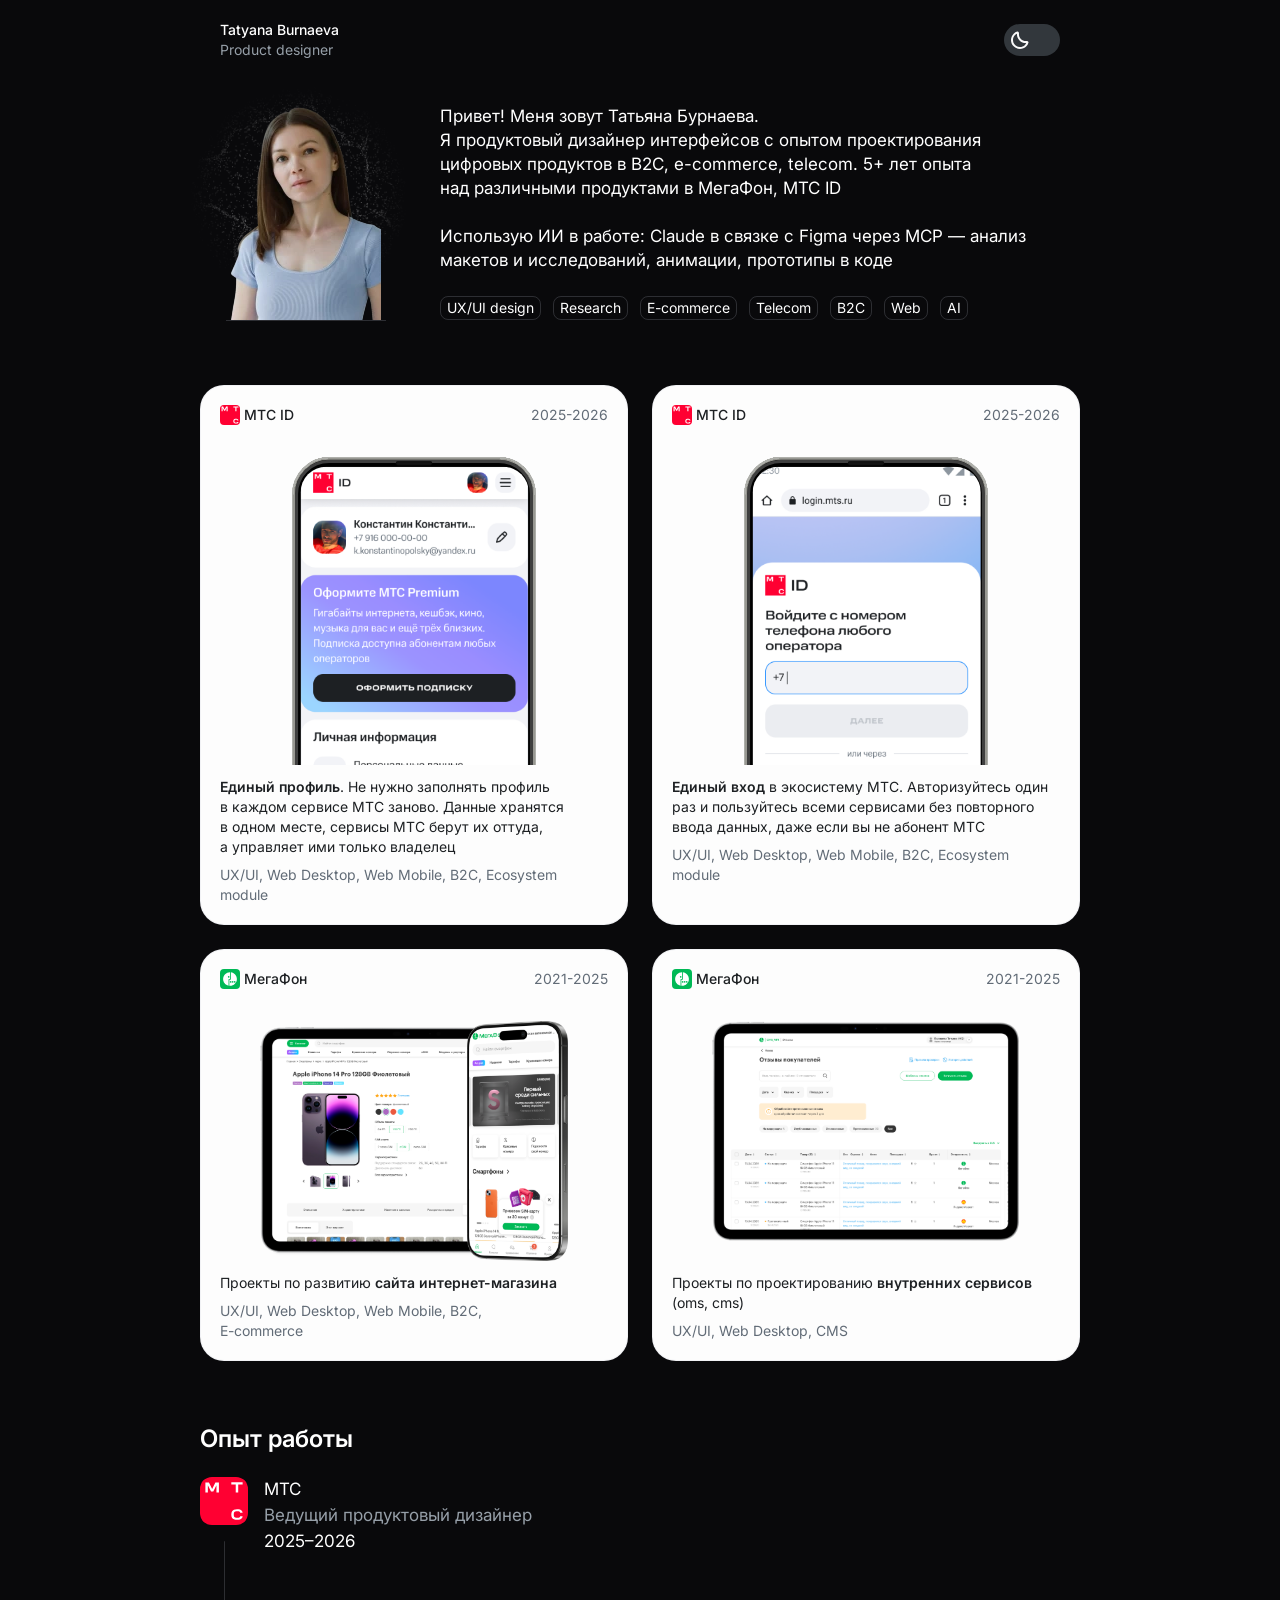
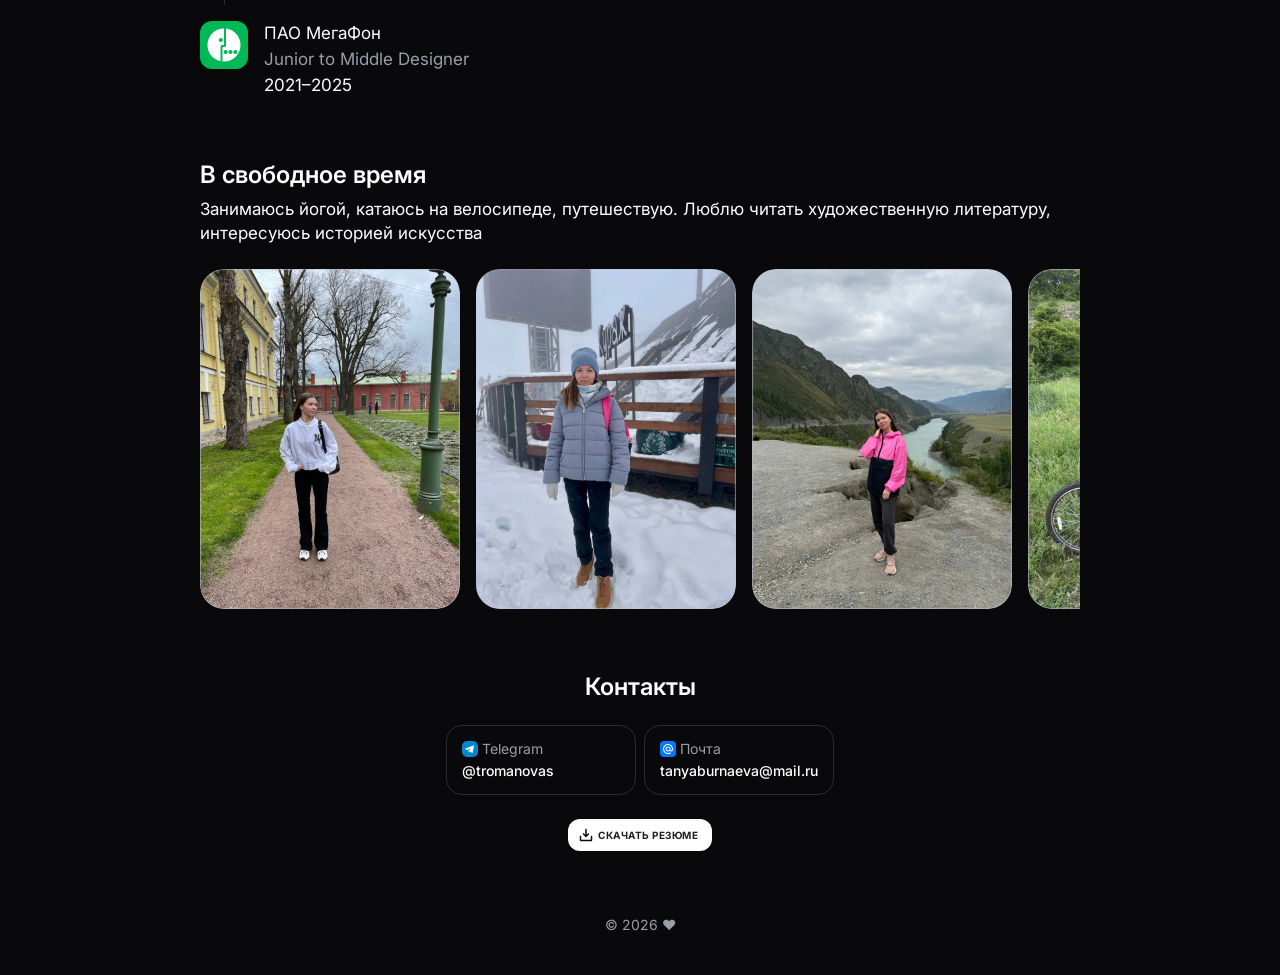
==== index.html @ 715d934a "Главное фото: предварительное уменьшение (1x/2x/3x, WebP), убран муар на футболке" ====
﻿<!doctype html>
<html lang="ru" data-theme="dark">
<head>
<meta charset="utf-8">
<meta name="viewport" content="width=device-width, initial-scale=1">
<title>Татьяна Бурнаева — Продуктовый дизайнер</title>
<meta name="description" content="Портфолио ведущего продуктового дизайнера Татьяны Бурнаевой: МТС ID, МегаФон, B2C, e-commerce, telecom.">
<script>try{var t=localStorage.getItem('theme');if(t==='light'||t==='dark')document.documentElement.dataset.theme=t}catch(e){}</script>
<link rel="preconnect" href="https://fonts.googleapis.com">
<link rel="preconnect" href="https://fonts.gstatic.com" crossorigin>
<link href="https://fonts.googleapis.com/css2?family=Inter:wght@400;500;600;700&display=swap" rel="stylesheet">
<link rel="stylesheet" href="style.css">
</head>
<body>
<div class="page">

  <header class="header">
    <div class="header__who">
      <p class="header__name">Tatyana Burnaeva</p>
      <p class="header__role">Product designer</p>
    </div>
    <button class="theme-switch" type="button" aria-label="Переключить тему">
      <span class="theme-switch__knob">
        <img class="ico-moon" src="assets/icon_moon.svg" alt="" width="24" height="24">
        <img class="ico-sun" src="assets/icon_sun.svg" alt="" width="24" height="24">
      </span>
    </button>
  </header>

  <main class="content">

    <section class="hero">
      <div class="hero__photobox">
        <img class="hero__anim" src="assets/anim.png" alt="" width="232" height="232" aria-hidden="true">
        <img class="hero__photo" src="assets/avatar-2x.webp" srcset="assets/avatar-1x.webp 1x, assets/avatar-2x.webp 2x, assets/avatar-3x.webp 3x" alt="Татьяна Бурнаева" width="162" height="240">
        <span class="hero__line"></span>
      </div>
      <div class="hero__about">
        <p class="hero__text" data-fill>Привет! Меня зовут Татьяна Бурнаева.<br>Я&nbsp;продуктовый дизайнер интерфейсов с&nbsp;опытом проектирования цифровых продуктов в&nbsp;B2C, e-commerce, telecom. 5+&nbsp;лет опыта над&nbsp;различными продуктами в&nbsp;МегаФон, МТС&nbsp;ID<br><br>Использую ИИ в&nbsp;работе: Claude в&nbsp;связке с&nbsp;Figma через&nbsp;MCP&nbsp;— анализ макетов и&nbsp;исследований, анимации, прототипы в&nbsp;коде</p>
        <ul class="badges hero__badges">
          <li>UX/UI design</li><li>Research</li><li>E-commerce</li><li>Telecom</li><li>B2C</li><li>Web</li><li>AI</li>
        </ul>
      </div>
    </section>

    <section class="projects">
      <div class="grid">

        <a class="card" href="mts-id-profile.html">
          <div class="card__head"><span class="card__brand"><img src="assets/logo_mts.svg" alt="" width="20" height="20">МТС ID</span><span class="card__years">2025-2026</span></div>
          <div class="mockup mockup--phone" data-play>
            <div class="phone">
              <div class="phone__bg"></div>
              <img class="phone__frame" src="assets/body2.svg" alt="">
              <div class="phone__screen"><video class="a-screen" src="assets/mts_id_profile_flow.mp4" poster="assets/scr2.png" autoplay muted loop playsinline preload="auto" aria-label="Сценарий профиля МТС ID"></video></div>
              <i class="phone__notch"></i>
            </div>
          </div>
          <div class="card__body">
            <p class="card__lead"><b>Единый профиль</b>. Не&nbsp;нужно заполнять профиль в&nbsp;каждом сервисе МТС заново. Данные хранятся в&nbsp;одном месте, сервисы МТС берут их&nbsp;оттуда, а&nbsp;управляет ими только владелец</p>
            <p class="card__tags">UX/UI, Web Desktop, Web Mobile, B2C, Ecosystem module</p>
          </div>
        </a>

        <a class="card" href="mts-id.html">
          <div class="card__head"><span class="card__brand"><img src="assets/logo_mts.svg" alt="" width="20" height="20">МТС ID</span><span class="card__years">2025-2026</span></div>
          <div class="mockup mockup--phone" data-play>
            <div class="phone">
              <div class="phone__bg"></div>
              <img class="phone__frame" src="assets/body2.svg" alt="">
              <div class="phone__screen"><video class="a-screen" src="assets/mts_login_flow.mp4" poster="assets/scr1.png" autoplay muted loop playsinline preload="auto" aria-label="Сценарий входа через МТС ID"></video></div>
              <i class="phone__notch"></i>
            </div>
          </div>
          <div class="card__body">
            <p class="card__lead"><b>Единый вход</b> в&nbsp;экосистему МТС. Авторизуйтесь один раз и&nbsp;пользуйтесь всеми сервисами без повторного ввода данных, даже если вы не&nbsp;абонент МТС</p>
            <p class="card__tags">UX/UI, Web Desktop, Web Mobile, B2C, Ecosystem module</p>
          </div>
        </a>

        <a class="card" href="internet-magazin.html">
          <div class="card__head"><span class="card__brand"><img src="assets/logo_mega.svg" alt="" width="20" height="20">МегаФон</span><span class="card__years">2021-2025</span></div>
          <div class="mockup mockup--shop">
            <div class="shop-in">
              <span class="shop-tablet"><img src="assets/shop_tablet.png" alt="Интернет-магазин МегаФон, десктоп"></span>
              <img class="shop-phone-frame" src="assets/shop_iphone.png" alt="">
              <img class="shop-phone" src="assets/shop_screen.png" alt="Интернет-магазин МегаФон, мобильная версия">
            </div>
          </div>
          <div class="card__body">
            <p class="card__lead">Проекты по&nbsp;развитию <b>сайта интернет-магазина</b></p>
            <p class="card__tags">UX/UI, Web Desktop, Web Mobile, B2C,<br>E-commerce</p>
          </div>
        </a>

        <a class="card" href="vnutrennie-servisy.html">
          <div class="card__head"><span class="card__brand"><img src="assets/logo_mega.svg" alt="" width="20" height="20">МегаФон</span><span class="card__years">2021-2025</span></div>
          <div class="mockup mockup--admin">
            <img src="assets/admin.png" alt="Админ-панель МегаФон">
          </div>
          <div class="card__body">
            <p class="card__lead">Проекты по&nbsp;проектированию <b>внутренних сервисов</b> (oms,&nbsp;cms)</p>
            <p class="card__tags">UX/UI, Web Desktop, CMS</p>
          </div>
        </a>

      </div>
    </section>

    <section class="exp">
      <h2 class="title">Опыт работы</h2>
      <div class="exp__list">
        <div class="company company--first">
          <div class="logo logo--mts"><img src="assets/logo_mts.svg" alt="МТС" width="44" height="44"></div>
          <span class="company__line"></span>
          <div class="company__text"><p>МТС</p><p class="muted">Ведущий продуктовый дизайнер</p><p>2025–2026</p></div>
        </div>
        <div class="company">
          <div class="logo"><img src="assets/logo_mega.svg" alt="МегаФон" width="48" height="48"></div>
          <div class="company__text"><p>ПАО МегаФон</p><p class="muted">Junior to Middle Designer</p><p>2021–2025</p></div>
        </div>
      </div>
    </section>

    <section class="about">
      <div class="about__head">
        <h2 class="title">В свободное время</h2>
        <p class="about__text">Занимаюсь йогой, катаюсь на&nbsp;велосипеде, путешествую. <br class="only-m">Люблю читать художественную литературу, интересуюсь историей искусства</p>
      </div>
      <ul class="carousel" data-carousel>
        <li><img src="assets/photo-1.webp" alt="" draggable="false"></li>
        <li><img src="assets/photo-snow.webp" alt="" draggable="false"></li>
        <li><img src="assets/photo-3.webp" alt="" draggable="false"></li>
        <li><img src="assets/photo-4.webp" alt="" draggable="false"></li>
      </ul>
    </section>

    <section class="bottom">
      <div class="contacts">
        <h2 class="title">Контакты</h2>
        <div class="contacts__cards">
          <div class="ccard">
            <div class="ccard__item">
              <span class="ccard__label"><img src="assets/icon_telegram.svg" alt="" width="16" height="16">Telegram</span>
              <span class="ccard__value">@tromanovas</span>
            </div>
          </div>
          <div class="ccard">
            <div class="ccard__item">
              <span class="ccard__label"><img src="assets/icon_mail.svg" alt="" width="16" height="16">Почта</span>
              <span class="ccard__value">tanyaburnaeva@mail.ru</span>
            </div>
          </div>
        </div>
        <a class="btn contacts__btn" href="assets/cv.pdf" download="Бурнаева_Татьяна_CV.pdf"><img src="assets/icon_dl.svg" alt="" width="16" height="16"><span>скачать резюме</span></a>
      </div>
      <p class="copy">© 2026 ♥</p>
    </section>

  </main>
</div>
<script src="script.js"></script>
</body>
</html>
---- style.css ----
﻿:root{
  --bg:#09090b;
  --text:#fff;
  --text-2:#969fa8;
  --border:rgba(188,195,208,.2);
  --switch-bg:rgba(127,140,153,.35);
  --card:#fdfdfd;
  --ink:#1d2023;
  --accent:#8367ff;
  color-scheme:dark;
}
:root[data-theme="light"]{
  --bg:#f2f2f2;
  --text:#1d2023;
  --text-2:#626c77;
  --border:rgba(188,195,208,.5);
  --switch-bg:#fff;
  color-scheme:light;
}
*{box-sizing:border-box;margin:0;padding:0}
html{-webkit-text-size-adjust:100%}
body{background:var(--bg);color:var(--text);font-family:'Inter',system-ui,-apple-system,'Segoe UI',sans-serif;font-weight:400;-webkit-font-smoothing:antialiased;transition:background-color .3s,color .3s}
img{display:block}
ul{list-style:none}
a{color:inherit;text-decoration:none}
button{font:inherit;color:inherit;background:none;border:0;cursor:pointer}

.page{display:flex;flex-direction:column;align-items:center;width:100%;overflow-x:clip}

/* header + buttons */
.header{display:flex;align-items:flex-start;justify-content:space-between;width:100%;max-width:880px;padding:20px 32px}
.page>.header:not(.header--page){padding:20px}
.header__who{display:flex;flex-direction:column}
.header__name{font-size:14px;line-height:20px;font-weight:500;color:var(--text)}
.header__role{font-size:14px;line-height:20px;color:var(--text-2)}
.page>.header:not(.header--page){align-items:center;min-height:80px}
.actions{display:flex;gap:8px;justify-content:center}
.btn{display:flex;align-items:center;justify-content:center;padding:8px;background:#fff;color:var(--ink);border-radius:12px;transition:opacity .2s,transform .2s}
a.btn:hover{opacity:.85;transform:translateY(-1px)}
.btn span{display:block;padding:2px 4px;font-size:10px;line-height:12px;font-weight:700;letter-spacing:.5px;text-transform:uppercase;text-align:center;white-space:nowrap}
.btn img{flex:none}
:root[data-theme="light"] .btn{box-shadow:0 0 0 1px rgba(29,32,35,.06)}

/* theme switch */
.theme-switch{flex:none;width:56px;height:32px;padding:4px;border-radius:100px;background:var(--switch-bg);position:relative;transition:background-color .3s}
.theme-switch__knob{position:absolute;top:4px;left:4px;width:24px;height:24px;transition:transform .3s cubic-bezier(.2,.8,.2,1)}
.theme-switch__knob img{position:absolute;inset:0;transition:opacity .25s}
.ico-sun{opacity:0}
:root[data-theme="light"] .theme-switch__knob{transform:translateX(24px)}
:root[data-theme="light"] .ico-moon{opacity:0}
:root[data-theme="light"] .ico-sun{opacity:1}
.theme-switch:focus-visible,.btn:focus-visible,a.card:focus-visible{outline:2px solid var(--accent);outline-offset:3px}

.content{display:flex;flex-direction:column;gap:64px;width:100%;max-width:880px}

/* hero */
.hero{position:relative;display:flex;flex-direction:column;align-items:center;gap:24px;padding:0 20px}
.hero>*{position:relative;z-index:1}
.hero>.hero__photobox{z-index:auto}
.hero__photobox{position:relative;flex:none;width:200px;height:241px}
.hero__anim{position:absolute;z-index:0;left:-16px;top:0;width:232px;height:232px;opacity:.4;pointer-events:none;
  mix-blend-mode:screen;animation:spin 90s linear infinite}
:root[data-theme="light"] .hero__anim{mix-blend-mode:multiply;filter:invert(1)}
@keyframes spin{to{transform:rotate(360deg)}}
.hero__photo{position:absolute;left:19px;top:0;width:162px;height:240px;object-fit:cover;object-position:top}
.hero__line{position:absolute;left:26px;top:240px;width:160px;height:1px;background:var(--border)}
.hero__about{display:flex;flex-direction:column;align-items:center;gap:24px;max-width:610px;text-align:center}
.hero__text{--dim:var(--text-2);--full:var(--text);font-size:17px;line-height:24px;color:var(--text-2)}
/* постепенная заливка слов (стартует по классу .fill-on) */
.fill-ready .fill-word{color:var(--dim);transition:color .9s ease;transition-delay:calc(var(--i) * 85ms)}
.fill-ready.fill-on .fill-word{color:var(--full)}
.fill-ready.fill-reset .fill-word{transition:none}
.badges{display:flex;flex-wrap:wrap;gap:8px}
.badges li{padding:4px 6px;border:1px solid var(--border);border-radius:8px;font-size:14px;line-height:14px;white-space:nowrap;display:flex;align-items:center;justify-content:center;color:var(--text)}
.hero__badges{gap:12px;justify-content:center}

/* projects */
.title{font-size:24px;line-height:28px;font-weight:600;color:var(--text)}
.projects{display:flex;flex-direction:column;padding:0 20px}
.grid{display:grid;grid-template-columns:1fr;gap:24px}
.card{--text:#1d2023;--text-2:#626c77;
  position:relative;display:flex;flex-direction:column;gap:0;align-items:stretch;overflow:hidden;background:var(--card);border:1px solid var(--border);border-radius:24px;padding:19px;color:#1d2023;
  cursor:pointer;transition:box-shadow .3s ease;transform-style:preserve-3d}
.card.is-tilting{box-shadow:0 18px 48px rgba(0,0,0,.45);will-change:transform}
.card__head{display:flex;align-items:center;justify-content:space-between;gap:8px;font-size:14px;line-height:20px;white-space:nowrap}
.card__brand{display:flex;align-items:center;gap:4px;font-weight:500;color:#1d2023}
.card__brand img{width:20px;height:20px;border-radius:4px}
.card__years{color:#626c77}
.card__body{display:flex;flex-direction:column;gap:8px;padding-top:12px;font-size:14px;line-height:20px}
.card__lead{color:#1d2023}
.card__lead b{font-weight:600}
.card__tags{color:#626c77}

/* mockups */
.mockup{position:relative;width:100%;overflow:hidden;flex:none;display:flex;justify-content:center;margin:0}
.mockup--phone{height:340px}
.phone{position:absolute;left:50%;top:32px;width:180px;height:370px;transform:translateX(-50%) scale(1.4);transform-origin:50% 0}
.phone__bg{position:absolute;inset:.09% 1.49% .77% 1.58%;background:#000;border:2.07px solid #989892;border-radius:26.3px;box-shadow:inset 0 0 .16px 2.2px #3f3f3f}
.phone__frame{position:absolute;inset:.09% 1.49% .77% 1.58%;width:96.93%;height:99.14%;max-width:none}
.phone__screen{position:absolute;left:9.09px;top:6.85px;width:162.55px;height:353.97px;overflow:hidden;border-radius:18.27px}
.phone__screen img,.phone__screen video{position:absolute;inset:0;width:100%;height:100%;max-width:none;object-fit:cover}
.phone__notch{position:absolute;inset:.89% 42.93% 98.43% 42.83%;background:#141414;border-radius:4.6px;box-shadow:inset 0 0 .77px .15px #000}

/* shop / admin mockups: одинаковая высота блока (272), чтобы текст карточек шёл по одной линии */
.mockup--shop,.mockup--admin{height:272px;padding-top:32px;align-items:flex-start}
.mockup--shop .shop-in{position:relative;flex:none;width:310px;height:236px}
.shop-tablet{position:absolute;left:0;top:5px;width:300px;height:231px;overflow:hidden}
.shop-tablet img{position:absolute;left:0;top:0;width:106.55%;height:100%;max-width:none}
.shop-phone-frame{position:absolute;left:208px;top:0;width:101.024px;height:240px;object-fit:cover}
.shop-phone{position:absolute;left:210.33px;top:2.57px;width:89.592px;height:234.401px;object-fit:cover}
.mockup--admin img{width:310px;height:221px;object-fit:cover}

/* scroll-triggered appearance: phone fades/slides in, the screen stays static inside */
.phone{opacity:0;translate:0 80px}
.play .phone{opacity:1;translate:0 0;transition:opacity .9s ease,translate 1.1s cubic-bezier(.2,.8,.2,1)}

/* experience / about / contacts */
.exp,.about,.bottom{display:flex;flex-direction:column;gap:24px;padding:0 20px}
.about{gap:0}
.about__head{display:flex;flex-direction:column;gap:8px;margin-bottom:24px}
.exp__list{display:flex;flex-direction:column;gap:24px}
.company{position:relative;display:flex;gap:16px;align-items:flex-start;width:100%}
.company--first{padding-bottom:44px}
.logo{flex:none;width:48px;height:48px;border-radius:12px;overflow:hidden;display:flex;align-items:center;justify-content:center}
.logo--mts{background:#ff0032}
.logo img{display:block}
.company__line{position:absolute;left:24px;top:64px;width:1px;height:64px;border-radius:24px;background:var(--border)}
.company__text{display:flex;flex-direction:column;gap:2px;flex:1;min-width:0;font-size:17px;line-height:24px;color:var(--text)}
.muted{color:var(--text-2)}
.about__text{font-size:17px;line-height:24px;color:var(--text)}
.only-m{display:inline}
.carousel{display:flex;gap:16px;overflow-x:auto;overflow-y:hidden;overscroll-behavior-x:contain;scroll-snap-type:x proximity;scrollbar-width:none;-webkit-overflow-scrolling:touch;margin-right:-20px;padding-right:20px;cursor:grab}
.carousel::-webkit-scrollbar{display:none}
.carousel.is-drag{cursor:grabbing;scroll-snap-type:none;user-select:none}
.carousel li{position:relative;flex:none;width:260px;height:340px;border-radius:24px;overflow:hidden;scroll-snap-align:start}
.carousel li::after{content:"";position:absolute;inset:0;border-radius:24px;border:1px solid var(--border);pointer-events:none}
.carousel img{width:100%;height:100%;object-fit:cover;-webkit-user-drag:none;user-select:none}

/* контакты: карточки (просто текст) + кнопка «скачать резюме» */
.bottom{align-items:stretch;gap:64px;padding-bottom:40px}
.contacts{display:flex;flex-direction:column;align-items:center;gap:24px;width:100%}
.contacts .title{text-align:center}
.contacts__cards{display:grid;grid-auto-flow:column;grid-auto-columns:190px;gap:8px;width:max-content;max-width:100%;overflow-x:auto;overscroll-behavior-x:contain;scrollbar-width:none}
.contacts__cards::-webkit-scrollbar{display:none}
.ccard{width:190px;height:70px;padding:13px 15px;border:1px solid var(--border);border-radius:16px;font-size:14px;line-height:20px;color:var(--text)}
.ccard__item{display:flex;flex-direction:column;gap:2px;width:max-content;text-align:left}
.ccard__label{display:flex;align-items:center;justify-content:flex-start;gap:4px;color:var(--text-2)}
.ccard__label svg{flex:none}
.ccard__value{font-weight:500;white-space:nowrap;color:var(--text)}
.contacts__btn{width:144px}
.contacts__btn.btn{padding:8px}
.copy{font-size:14px;line-height:20px;text-align:center;color:var(--text-2)}

@media (max-width:899px){
  .contacts__btn{width:100%}
  .contacts__cards{width:100%}
}
@media (min-width:900px){
  .header{padding:20px 0}
  .hero{flex-direction:row;align-items:flex-start;gap:40px;padding:0}
  .hero__about{align-items:flex-start;text-align:left;padding-top:24px}
  .hero__badges{justify-content:flex-start}
  .projects,.exp,.about{padding:0}
  .grid{grid-template-columns:1fr 1fr}
  .carousel{margin-right:0;padding-right:0}
  .bottom{padding:0 0 40px}
  .only-m{display:none}
}
/* ---------- project pages ---------- */
.btn--back{gap:4px;padding-right:12px}
.btn--back svg,.btn--back img{flex:none}
.pp{width:100%;max-width:880px;padding:20px 32px 64px;display:flex;flex-direction:column;gap:24px}
.pp__head{display:flex;flex-direction:column;gap:16px}
.pp__title{font-size:32px;line-height:36px;font-weight:600;color:var(--text)}
.pp__head .badges{gap:8px}
.pp__body{display:flex;flex-direction:column;gap:16px;min-width:0}
.pp__body .lead{font-size:17px;line-height:24px;color:var(--text)}
.pp__body .props{display:grid;grid-template-columns:1fr;gap:16px;margin:8px 0}
.pp__body .props div{display:flex;flex-direction:column;gap:8px}
.pp__body .props dt{font-size:17px;line-height:24px;color:var(--text-2)}
.pp__body .props dd{font-size:17px;line-height:24px;color:var(--text)}
.pp__body h2{margin-top:48px;font-size:24px;line-height:28px;font-weight:600;color:var(--text)}
.pp__body h3{margin-top:16px;font-size:20px;line-height:24px;font-weight:600;color:var(--text)}
.pp__body p,.pp__body li{font-size:17px;line-height:24px}
.pp__body .caption{font-size:17px;line-height:24px;color:var(--text-2);text-align:center;margin-top:-4px}
.pp__body ul,.pp__body ol{display:flex;flex-direction:column;gap:12px;padding-left:24px}
.pp__body ul{list-style:disc}
.pp__body ol{list-style:decimal}
.pp__body li>ul,.pp__body li>ol{margin-top:12px}
.pp__body li>p+p,.pp__body li>p+ul{margin-top:12px}
.pp__body li::marker{color:var(--text-2)}
.pp__body a{color:var(--accent);text-decoration:underline;text-underline-offset:3px}
.pp__body figure{margin:8px 0;border-radius:16px;overflow:hidden;background:#fff;border:1px solid var(--border)}
.pp__body figure img{display:block;width:100%;height:auto}
.pp__body figure.scroll{overflow-x:auto;-webkit-overflow-scrolling:touch}
.pp__body figure.scroll img{width:auto;max-width:none;height:min(60vw,480px)}
.pp__foot{display:flex;margin-top:8px}

/* project page v2 (по макету «Внутренние сервисы») */
.pv2{display:flex;flex-direction:column;gap:32px;min-width:0;margin-top:40px}
.pv2 .lead,.pv2 p,.pv2 li{font-size:17px;line-height:24px}
.pv2 .eyebrow{font-size:17px;line-height:24px;font-weight:600;color:var(--text-2)}
.pv2 .h2{display:flex;flex-direction:column}
.pv2 .h2 b{font-size:24px;line-height:28px;font-weight:600;color:var(--text)}
.pv2 .h2 mark{background:none;color:inherit}
.pv2 .sec{display:flex;flex-direction:column;gap:12px}
.pv2 .sec h3{margin:0;font-size:20px;line-height:24px;font-weight:600;color:var(--text)}
.pv2 .muted-t{color:var(--text-2)}
.pv2 .fig{display:flex;flex-direction:column;align-items:center;gap:8px;margin:0 -32px}
.pv2 .fig img{display:block;width:100%;height:auto}
.pv2 .fig figcaption{padding:0 32px;font-size:17px;line-height:24px;color:var(--text-2);text-align:center}
.pv2 .ctx{background:#143a4e;border-left:4px solid #2e7cd1;border-radius:24px;padding:16px;display:flex;flex-direction:column;gap:12px;color:#fff}
.pv2 .ctx h3{margin:0;font-size:20px;line-height:24px;font-weight:600;color:#fff}
.pv2 .bl,.pv2 .nl,.pv2 .cl{display:flex;flex-direction:column;gap:12px;list-style:none;padding:0}
.pv2 .bl li{display:flex;gap:12px;padding-left:20px}
.pv2 .bl li::before{content:"";flex:none;width:8px;height:24px;background:radial-gradient(circle at 50% 50%,#2e7cd1 0 4px,transparent 4.5px)}
.pv2 .nl li{display:flex;gap:8px}
.pv2 .nl li>i{flex:none;width:32px;font-style:normal;font-size:17px;line-height:24px;color:var(--text)}
.pv2 .nl .nl-body{flex:1;min-width:0;display:flex;flex-direction:column;gap:12px}
.pv2 .nl .nl-body .bl li,.pv2 .nl .nl-body p{color:var(--text-2)}
.pv2 .cl li{display:flex;gap:8px;align-items:flex-start}
.pv2 .cl li>svg{flex:none;width:32px;height:32px}
.pv2 .cl li>span{padding-top:0;flex:1}
.pv2 .step{display:flex;flex-direction:column;gap:12px}
.pv2 .ctx.warn{background:#4e3c14;border-left-color:#d19d2e}
.pv2 .s16{gap:16px}
.pv2 .s16 .step{gap:16px}
.pv2 .sub{display:flex;flex-direction:column;gap:8px;color:var(--text)}
.pv2 .vi{display:flex;flex-direction:column;gap:8px}
.pv2 .vi-t{display:flex;gap:12px;padding-left:20px;color:var(--text)}
.pv2 .vi-t::before{content:"";flex:none;width:8px;height:24px;background:radial-gradient(circle at 50% 50%,#2e7cd1 0 4px,transparent 4.5px)}
.pv2 .vi p{color:var(--text-2)}
.pv2 .vi p+p{margin-top:16px}
.pv2 .vi-t{font-size:17px;line-height:24px}

/* Animated Shiny Text (порт с magicui.design/docs/components/animated-shiny-text) */
.shiny{--shiny-width:100px;display:inline-block;margin:0;font-size:17px;line-height:24px;font-weight:400;
  color:rgba(163,163,163,.7);
  background-image:linear-gradient(to right,transparent,rgba(255,255,255,.8) 50%,transparent);
  background-size:var(--shiny-width) 100%;background-repeat:no-repeat;background-position:0 0;
  -webkit-background-clip:text;background-clip:text;animation:shiny-text 8s infinite}
:root[data-theme="light"] .shiny{color:rgba(82,82,82,.7);background-image:linear-gradient(to right,transparent,rgba(0,0,0,.8) 50%,transparent)}
@keyframes shiny-text{
  0%,90%,100%{background-position:calc(-100% - var(--shiny-width)) 0}
  30%,60%{background-position:calc(100% + var(--shiny-width)) 0}
}

@media (min-width:900px){
  .pp{padding:20px 0 64px;gap:24px}
  .pp__head{gap:16px}
  .pp__body .props{grid-template-columns:repeat(3,1fr);gap:16px;margin:8px 0}
  .pp__body h2{margin-top:64px}
  .pv2{gap:32px}
  .pv2 .fig{margin:0}
  .pv2 .fig figcaption{padding:0}
  .pv2 .ctx{padding:20px 32px}
  .pv2 .nl-body,.pv2 .nl-body p{max-width:none}
}
@media (prefers-reduced-motion:reduce){
  .phone,.a-obj{opacity:1!important;translate:0 0!important;transition:none!important}
  .hero__anim,.mascot__body,.mascot__eyes,.eye,.shiny{animation:none}
}

/* МТС Профиль: отличия мобильной версии (390w) */
.pv2 .ctx32{padding:20px 32px}
.pv2 .nl.g4 li{gap:4px}
@media (max-width:899px){
  .pp--p20{padding-left:20px;padding-right:20px}
  .pp--p20 .pv2 .fig{margin-left:-20px;margin-right:-20px}
  .pp--p20 .pv2 .fig figcaption{padding:0 20px}
  .pp--p20 .pv2 .fig.fig--in{margin-left:0;margin-right:0}
  .pp--p20 .pv2 .fig.fig--in figcaption{padding:0}
  .pv2 .vi-t.flush{padding-left:0}
}

/* hero-картинка внутри .pp__body — тот же вид, что у остальных .fig */
.pp__body figure.fig{background:none;border:0;border-radius:0;overflow:visible;margin:0;display:flex;flex-direction:column;align-items:center;gap:8px}
.pp__body figure.fig figcaption{font-size:17px;line-height:24px;color:var(--text-2);text-align:center}
@media (max-width:899px){
  .pp--p20 .pp__body figure.fig{margin-left:-20px;margin-right:-20px}
  .pp--p20 .pp__body figure.fig figcaption{padding:0 20px}
}

/* первая картинка МТС Профиль: отдельный блок, 64px от параметров и до проекта */
.pp__hero{margin-top:32px}

/* МТС ID */
.pv2 .sec h2{margin:0;font-size:24px;line-height:28px;font-weight:600;color:var(--text)}
.pv2 .nl.g4 .nl-body{gap:8px}
@media (max-width:899px){ .header--p20{padding-left:20px;padding-right:20px} }

/* «Страница пополняется»: текст с бликом + шарик, который катается вправо-влево */
.pending{align-self:flex-start;display:flex;align-items:center;gap:8px;margin-top:32px}
.ball-track{position:relative;flex:none;width:60px;height:32px}
.ball{position:absolute;left:0;top:0;width:32px;height:32px;animation:ball-move 2.4s ease-in-out infinite alternate}
.ball__img{display:block;width:32px;height:32px;max-width:none;animation:ball-spin 2.4s ease-in-out infinite alternate}
@keyframes ball-move{from{transform:translateX(0)}to{transform:translateX(28px)}}
@keyframes ball-spin{from{transform:rotate(0deg)}to{transform:rotate(153deg)}}
@media (prefers-reduced-motion:reduce){.ball,.ball__img{animation:none}}
/* Внутренние сервисы: подзаголовки гипотез и шаги дизайна */
.pv2 .sub-h{font-size:17px;line-height:24px;font-weight:600;color:var(--text)}
.pv2 .sub-h--gap{margin-top:20px}
.pv2 .steps{gap:16px}
.pv2 .steps .step+.step{margin-top:16px}
.pv2 .steps .step--tall{gap:16px}
/* без отдельной первой картинки: 64px от параметров проекта до блока проекта (props сам даёт 8px) */
.pv2--first{margin-top:32px}
.pv2 .sub>span{font-size:17px;line-height:24px}

/* анимация смены темы (View Transitions): старый снимок остаётся, новый раскрывается кругом из кнопки */
::view-transition-old(root),::view-transition-new(root){animation:none;mix-blend-mode:normal}
::view-transition-old(root){z-index:1}
::view-transition-new(root){z-index:2}
.vt-theme *,.vt-theme *::before,.vt-theme *::after{transition:none!important}




.pv2 .vi p .hl{color:var(--text)}
.pv2 .ctx h3{height:22px;line-height:24px}
.pv2 .s16 .step+.step{margin-top:16px}




.ccard__label img{flex:none;border-radius:4px}




/* светлая тема: цветные блоки «Контекст» (синий) и «В чём проблема?» (жёлтый) */
:root[data-theme="light"] .pv2 .ctx{background:#c7e1ff;border-left-color:#2e7cd1;color:#1d2023}
:root[data-theme="light"] .pv2 .ctx h3{color:#1d2023}
:root[data-theme="light"] .pv2 .ctx.warn{background:#fae89e;border-left-color:#d19d2e}


.pv2 .sec--proj{margin-top:32px}
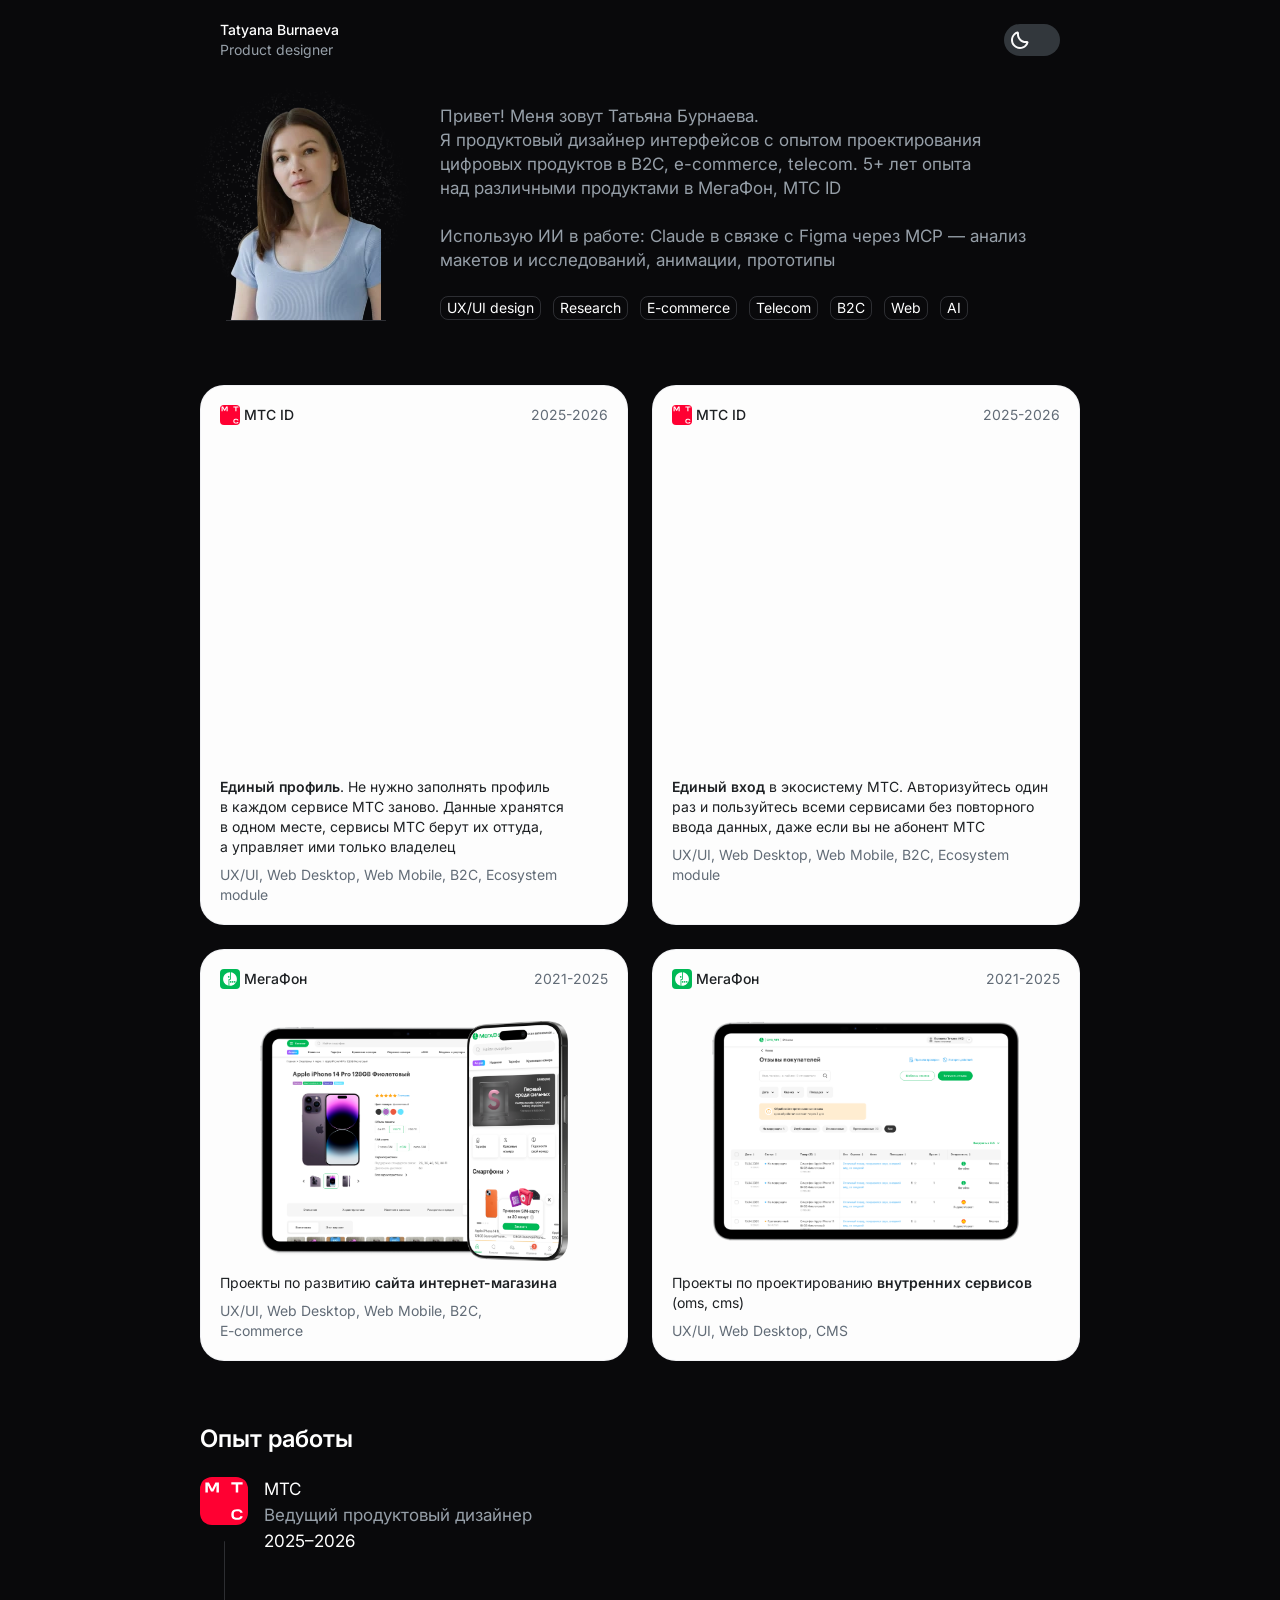
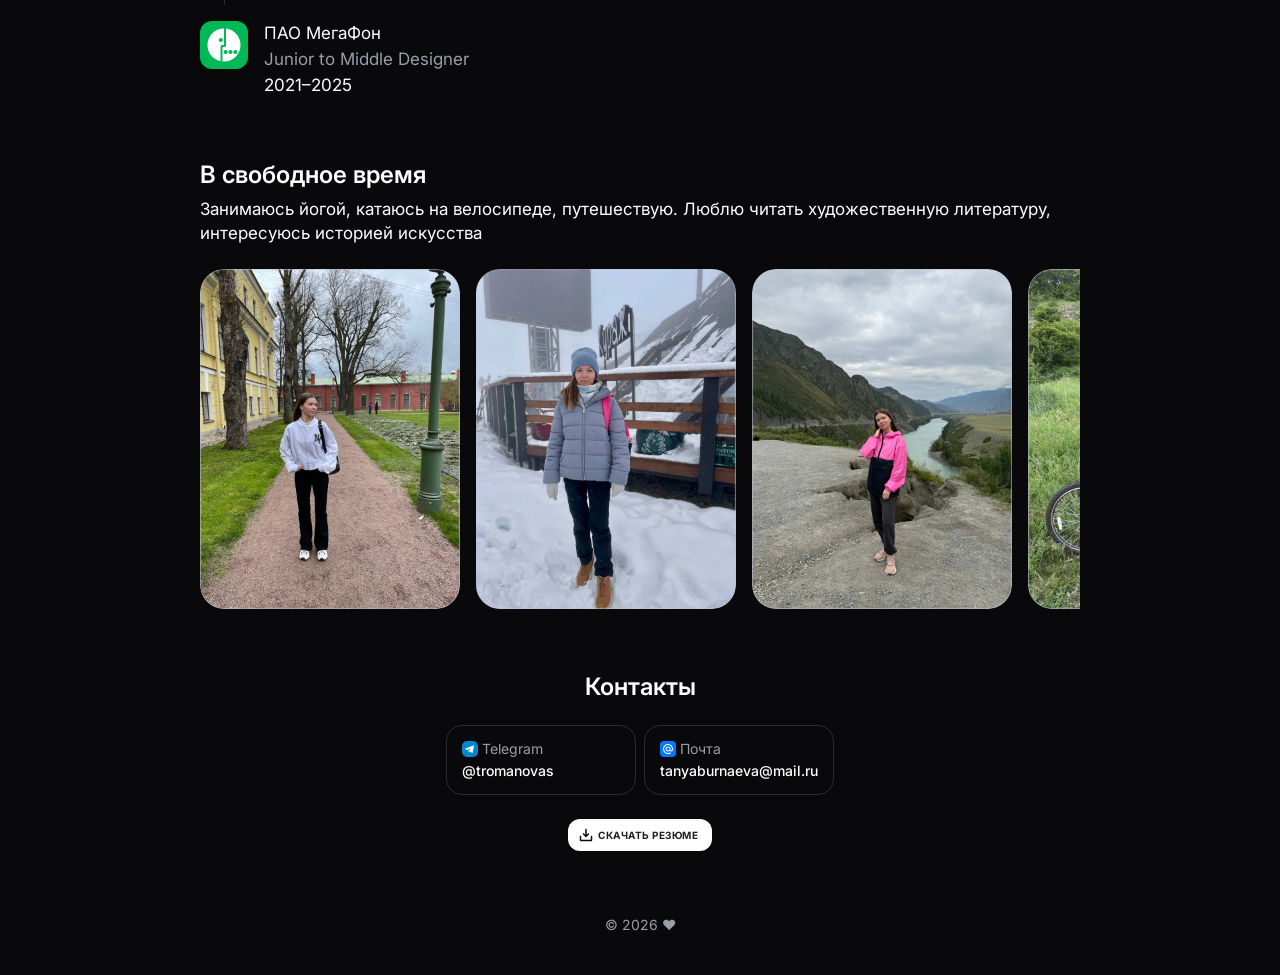
==== commit 25486ed8: "Текст: прототипы без «в коде»" ====
--- a/index.html
+++ b/index.html
@@ -36,7 +36,7 @@
         <span class="hero__line"></span>
       </div>
       <div class="hero__about">
-        <p class="hero__text" data-fill>Привет! Меня зовут Татьяна Бурнаева.<br>Я&nbsp;продуктовый дизайнер интерфейсов с&nbsp;опытом проектирования цифровых продуктов в&nbsp;B2C, e-commerce, telecom. 5+&nbsp;лет опыта над&nbsp;различными продуктами в&nbsp;МегаФон, МТС&nbsp;ID<br><br>Использую ИИ в&nbsp;работе: Claude в&nbsp;связке с&nbsp;Figma через&nbsp;MCP&nbsp;— анализ макетов и&nbsp;исследований, анимации, прототипы в&nbsp;коде</p>
+        <p class="hero__text" data-fill>Привет! Меня зовут Татьяна Бурнаева.<br>Я&nbsp;продуктовый дизайнер интерфейсов с&nbsp;опытом проектирования цифровых продуктов в&nbsp;B2C, e-commerce, telecom. 5+&nbsp;лет опыта над&nbsp;различными продуктами в&nbsp;МегаФон, МТС&nbsp;ID<br><br>Использую ИИ в&nbsp;работе: Claude в&nbsp;связке с&nbsp;Figma через&nbsp;MCP&nbsp;— анализ макетов и&nbsp;исследований, анимации, прототипы</p>
         <ul class="badges hero__badges">
           <li>UX/UI design</li><li>Research</li><li>E-commerce</li><li>Telecom</li><li>B2C</li><li>Web</li><li>AI</li>
         </ul>
@@ -171,3 +171,4 @@
 
 
 
+
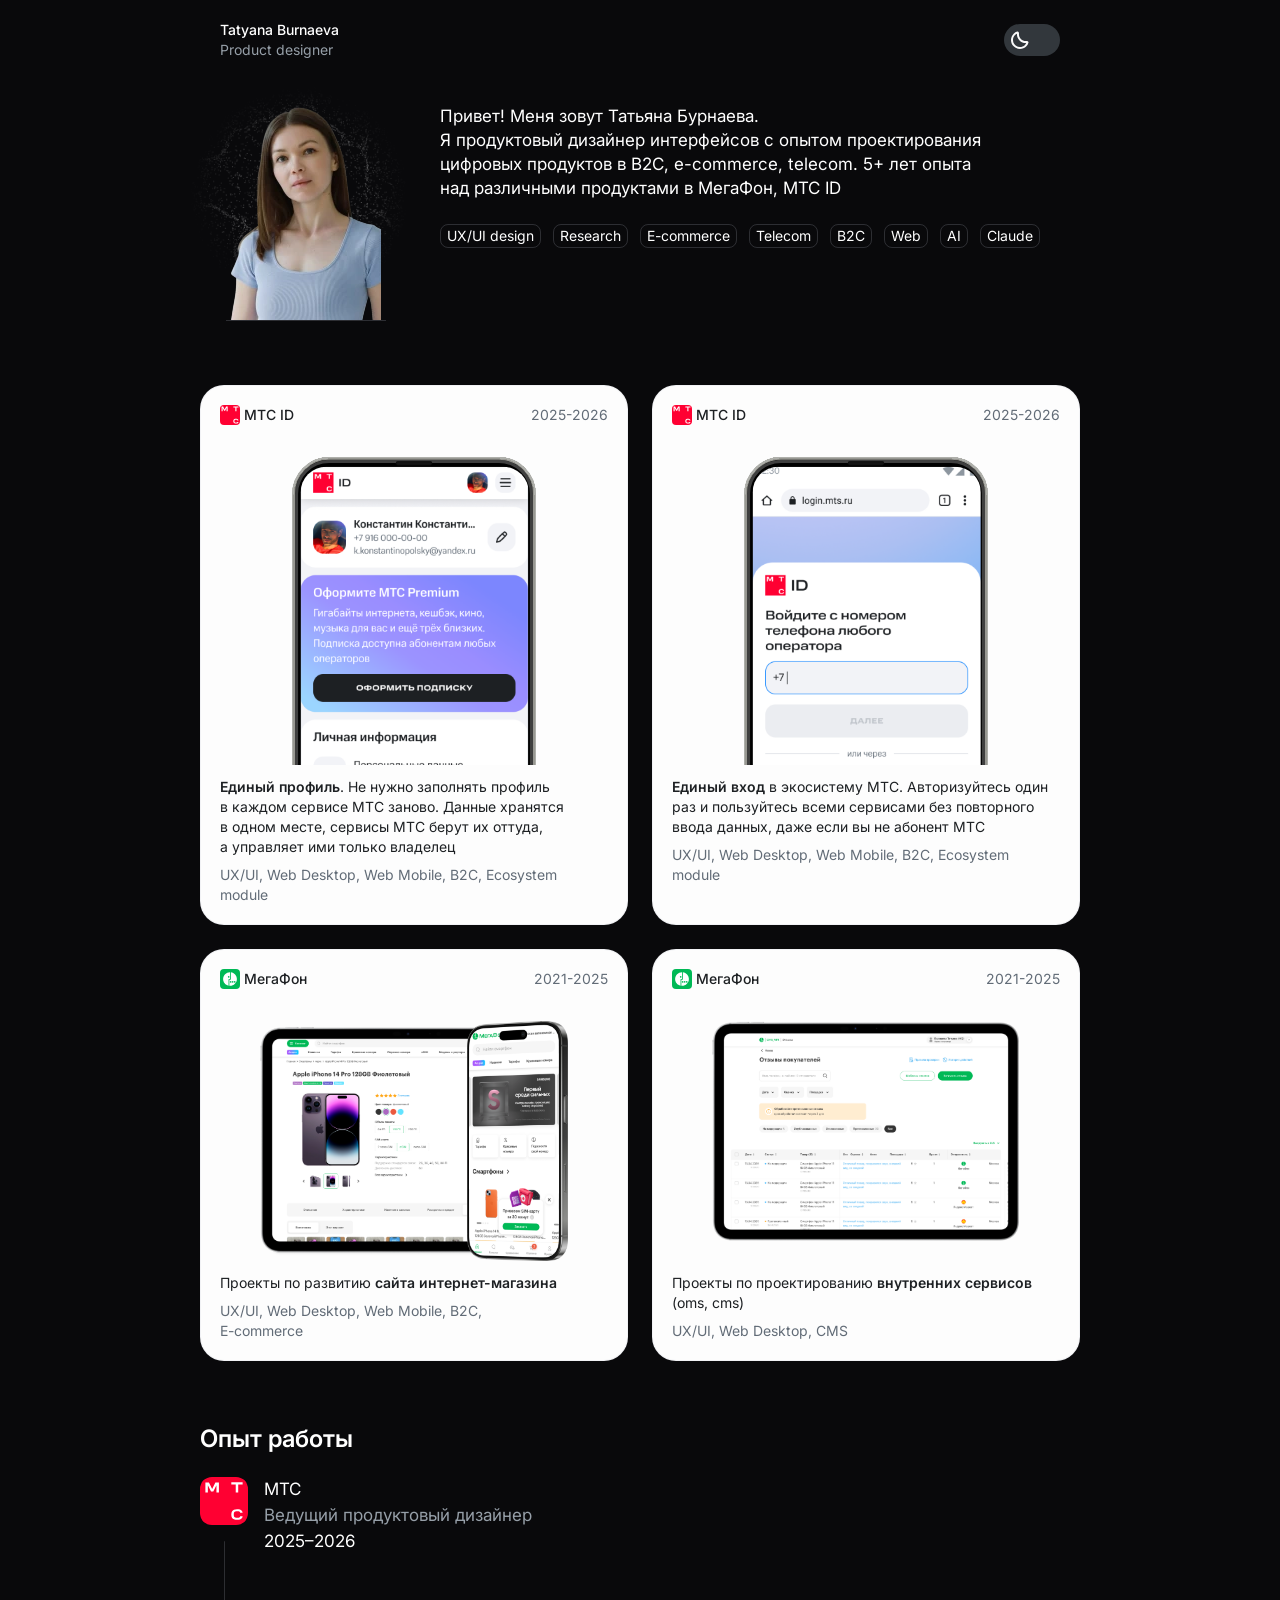
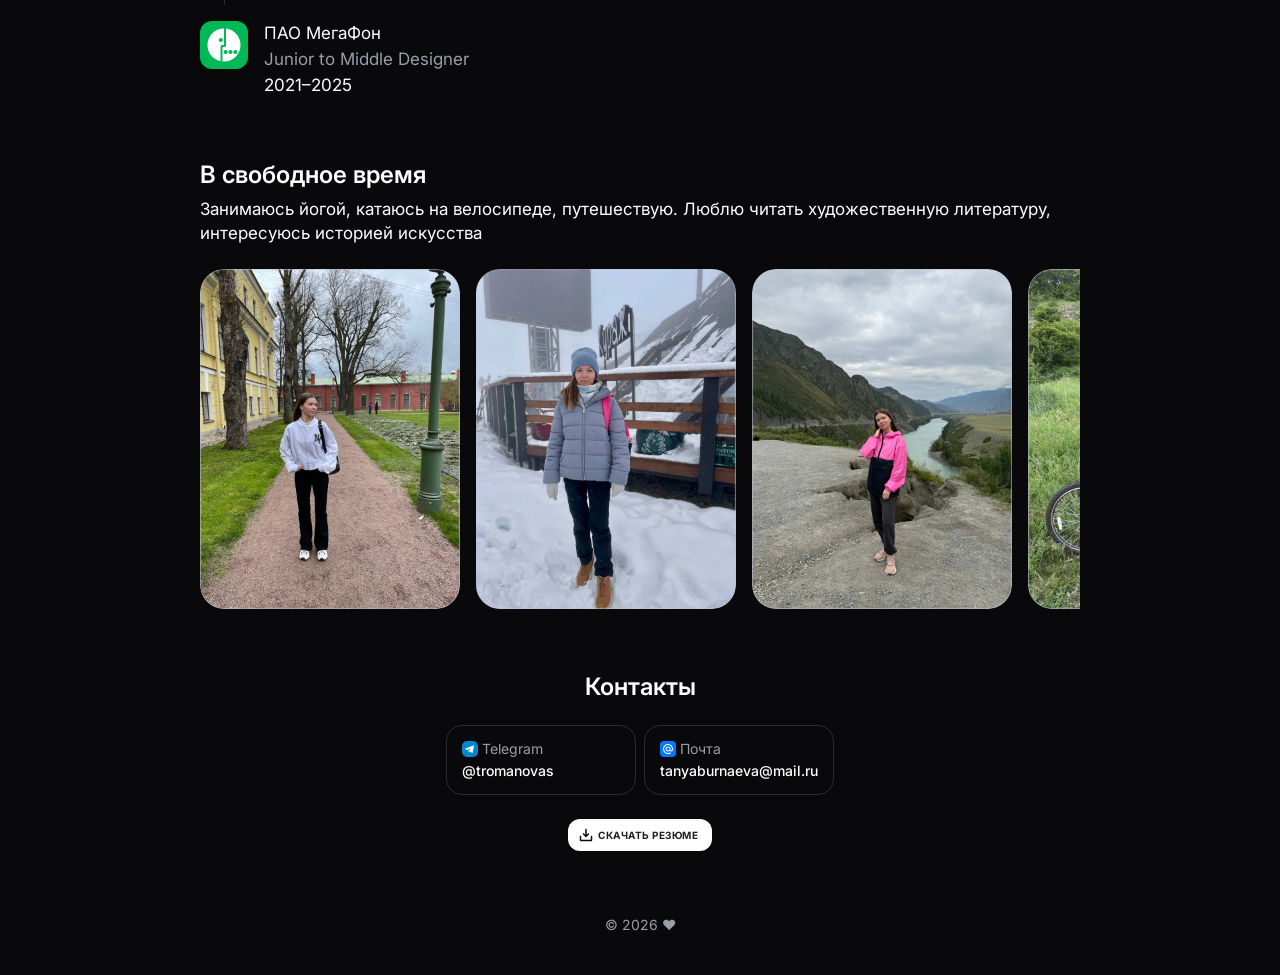
==== commit efe4e341: "Главная: убрал предложение про ИИ, добавил бейдж Claude Co-Authored-By: Claude Opus 4.8 <noreply@ant" ====
--- a/index.html
+++ b/index.html
@@ -36,9 +36,9 @@
         <span class="hero__line"></span>
       </div>
       <div class="hero__about">
-        <p class="hero__text" data-fill>Привет! Меня зовут Татьяна Бурнаева.<br>Я&nbsp;продуктовый дизайнер интерфейсов с&nbsp;опытом проектирования цифровых продуктов в&nbsp;B2C, e-commerce, telecom. 5+&nbsp;лет опыта над&nbsp;различными продуктами в&nbsp;МегаФон, МТС&nbsp;ID<br><br>Использую ИИ в&nbsp;работе: Claude в&nbsp;связке с&nbsp;Figma через&nbsp;MCP&nbsp;— анализ макетов и&nbsp;исследований, анимации, прототипы</p>
+        <p class="hero__text" data-fill>Привет! Меня зовут Татьяна Бурнаева.<br>Я&nbsp;продуктовый дизайнер интерфейсов с&nbsp;опытом проектирования цифровых продуктов в&nbsp;B2C, e-commerce, telecom. 5+&nbsp;лет опыта над&nbsp;различными продуктами в&nbsp;МегаФон, МТС&nbsp;ID</p>
         <ul class="badges hero__badges">
-          <li>UX/UI design</li><li>Research</li><li>E-commerce</li><li>Telecom</li><li>B2C</li><li>Web</li><li>AI</li>
+          <li>UX/UI design</li><li>Research</li><li>E-commerce</li><li>Telecom</li><li>B2C</li><li>Web</li><li>AI</li><li>Claude</li>
         </ul>
       </div>
     </section>
@@ -172,3 +172,4 @@
 
 
 
+
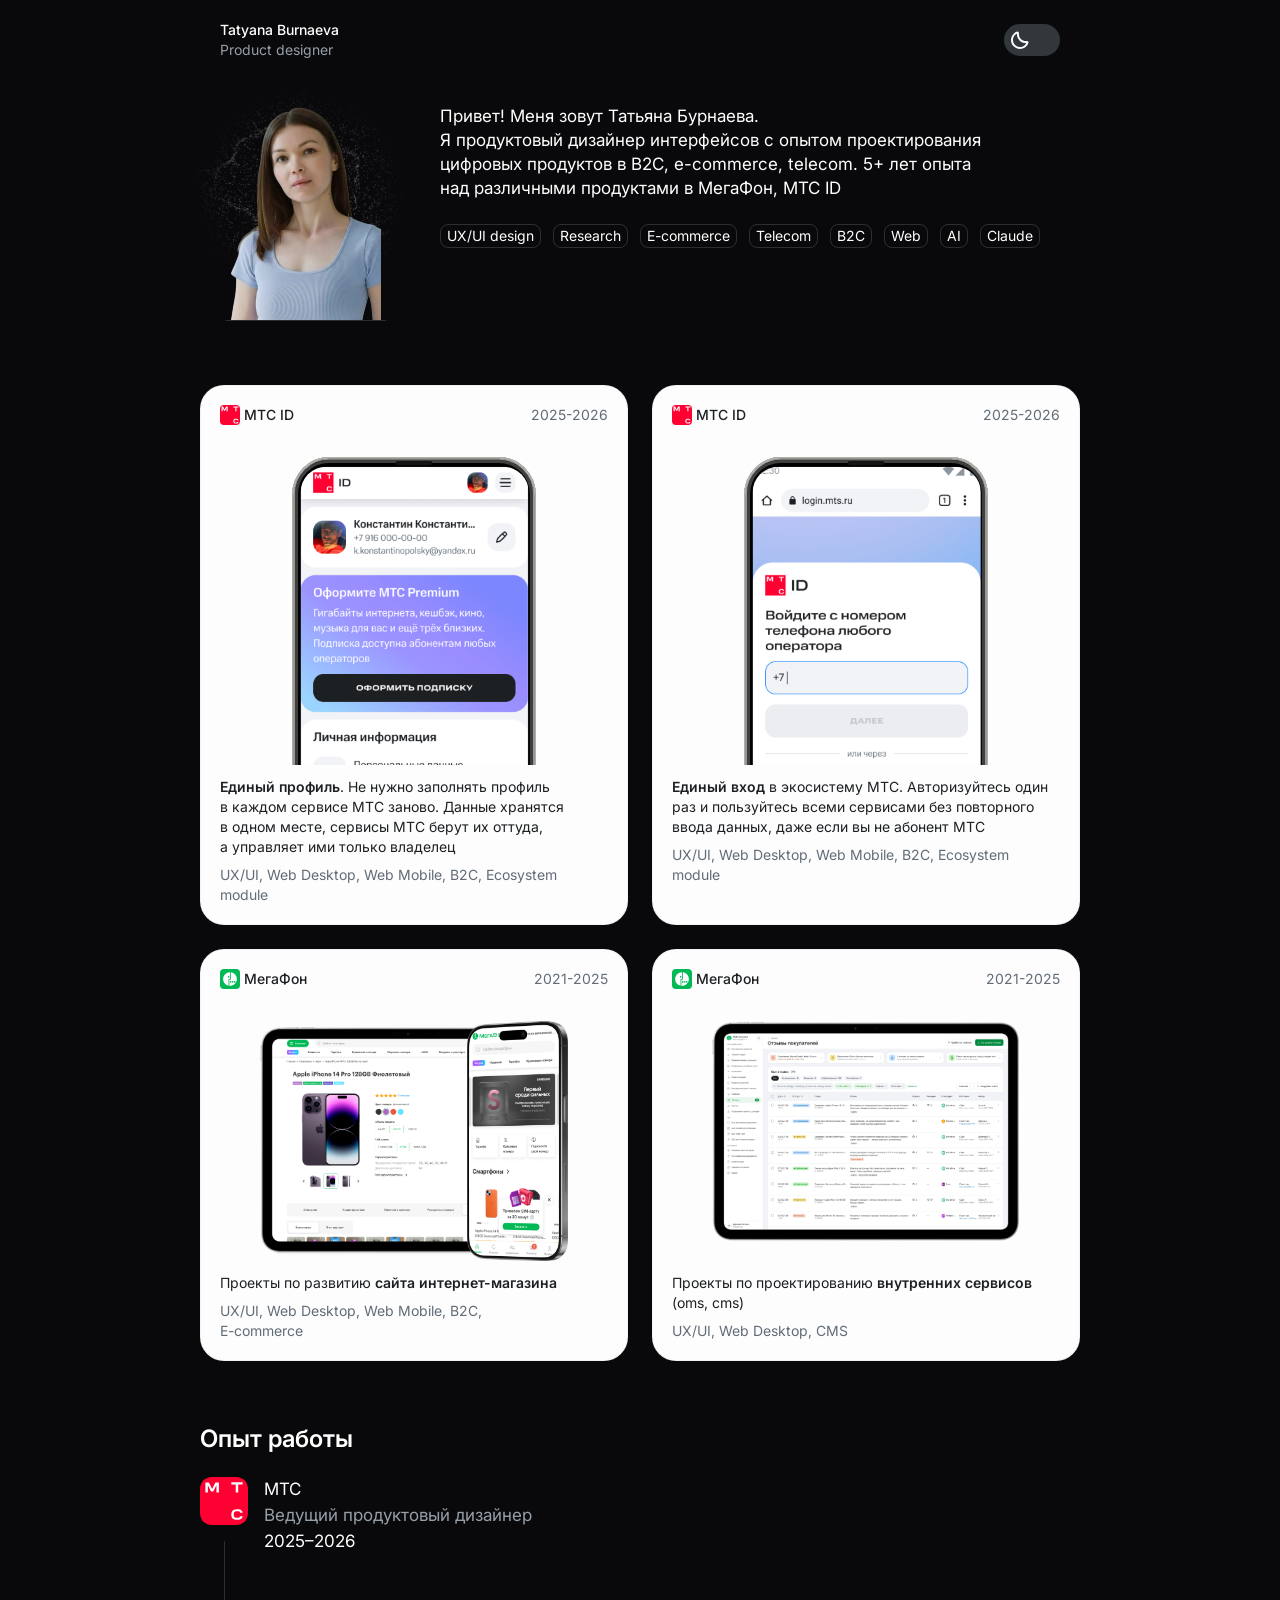
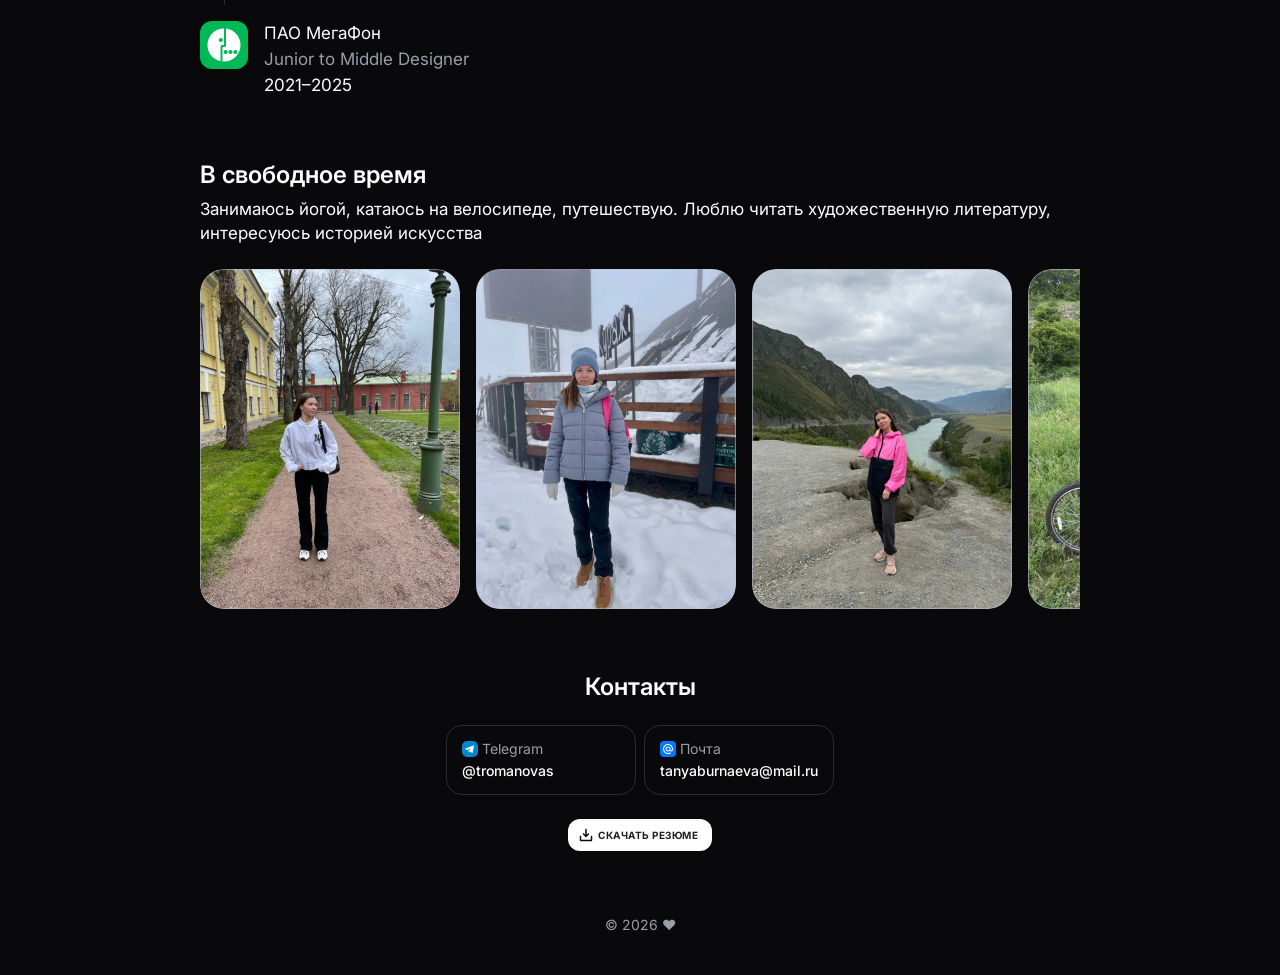
==== commit d7773647: "Внутренние сервисы + главная: обновление по макету, лайтбокс картинок - Главная: новое изображение к" ====
--- a/index.html
+++ b/index.html
@@ -96,7 +96,7 @@
         <a class="card" href="vnutrennie-servisy.html">
           <div class="card__head"><span class="card__brand"><img src="assets/logo_mega.svg" alt="" width="20" height="20">МегаФон</span><span class="card__years">2021-2025</span></div>
           <div class="mockup mockup--admin">
-            <img src="assets/admin.png" alt="Админ-панель МегаФон">
+            <img src="assets/admin.webp" alt="Модерация отзывов, админка">
           </div>
           <div class="card__body">
             <p class="card__lead">Проекты по&nbsp;проектированию <b>внутренних сервисов</b> (oms,&nbsp;cms)</p>
--- a/style.css
+++ b/style.css
@@ -335,3 +335,37 @@
 
 
 .pv2 .sec--proj{margin-top:32px}
+
+.pv2 .nl-body p.muted-t .hl{color:var(--text)}
+
+/* серые под-списки в Discovery (нумерованный «Проблемы в работе с претензией», маркированный «Итог») */
+.pv2 .sub ol.ol-m,.pv2 .sub ul.ul-m{margin:0;padding-left:22px;display:flex;flex-direction:column;gap:4px;color:var(--text-2);font-size:17px;line-height:24px}
+.pv2 .sub ol.ol-m{list-style:decimal}
+.pv2 .sub ul.ul-m{list-style:disc}
+.pv2 .sub ol.ol-m li::marker,.pv2 .sub ul.ul-m li::marker{color:var(--text-2)}
+
+/* сравнительная таблица «Что решено из проблем» */
+.pv2 .ctab-block{display:flex;flex-direction:column;align-items:center;gap:8px;width:100%}
+.pv2 .ctab-wrap{width:100%;overflow-x:auto;background:#1d2023;border-radius:20px;-webkit-overflow-scrolling:touch}
+:root[data-theme="light"] .pv2 .ctab-wrap{background:#fff;box-shadow:inset 0 0 0 1px var(--border)}
+.pv2 .ctab{width:100%;min-width:640px;border-collapse:collapse;font-size:14px;line-height:20px;text-align:left}
+.pv2 .ctab th,.pv2 .ctab td{padding:12px 12px 12px 0;vertical-align:top}
+.pv2 .ctab thead th{color:var(--text-2);font-weight:400;padding-top:20px}
+.pv2 .ctab tbody tr{border-top:1px solid var(--border)}
+.pv2 .ctab th:first-child,.pv2 .ctab td:first-child{padding-left:32px}
+.pv2 .ctab td{color:var(--text)}
+.pv2 .ctab th:nth-child(1),.pv2 .ctab td:nth-child(1){width:26%}
+.pv2 .ctab th:nth-child(2),.pv2 .ctab td:nth-child(2){width:50%}
+.pv2 .ctab th:nth-child(3),.pv2 .ctab td:nth-child(3){width:24%}
+.pv2 .ctab-n{color:var(--text-2);margin-right:8px}
+.pv2 .ctab-cap{font-size:17px;line-height:24px;color:var(--text-2);text-align:center}
+
+/* Лайтбокс: увеличение картинок на страницах проектов */
+.pv2 .fig img{cursor:zoom-in}
+.lb{position:fixed;inset:0;z-index:100;display:flex;align-items:center;justify-content:center;padding:24px;background:rgba(0,0,0,.85);opacity:0;visibility:hidden;transition:opacity .2s ease;cursor:zoom-out;-webkit-tap-highlight-color:transparent}
+.lb.is-open{opacity:1;visibility:visible}
+.lb img{max-width:min(1600px,96vw);max-height:94vh;width:auto;height:auto;border-radius:8px;box-shadow:0 20px 60px rgba(0,0,0,.5);transform:scale(.98);transition:transform .2s ease}
+.lb.is-open img{transform:scale(1)}
+.lb__close{position:fixed;top:16px;right:16px;width:40px;height:40px;border-radius:50%;background:rgba(255,255,255,.12);color:#fff;display:flex;align-items:center;justify-content:center;font-size:24px;line-height:1;cursor:pointer;border:0}
+.lb__close:hover{background:rgba(255,255,255,.22)}
+@media (prefers-reduced-motion:reduce){.lb,.lb img{transition:none}}
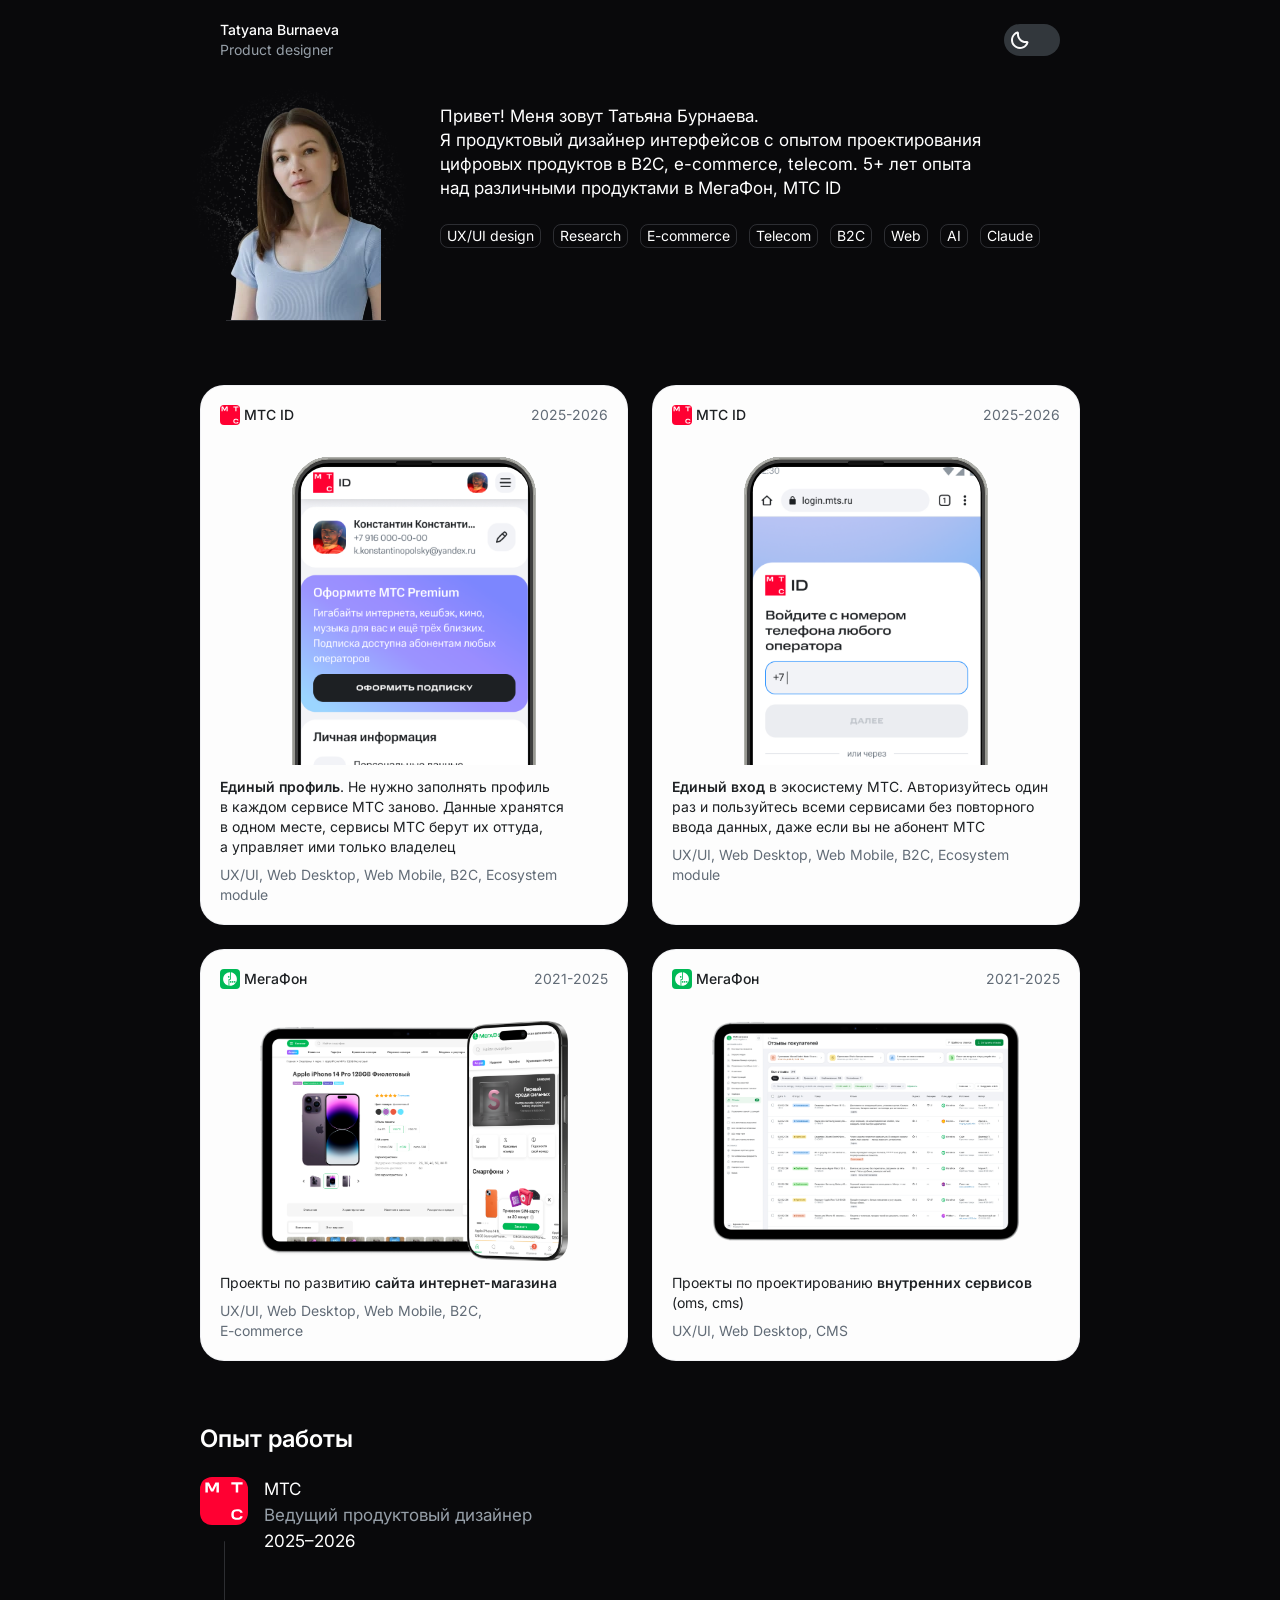
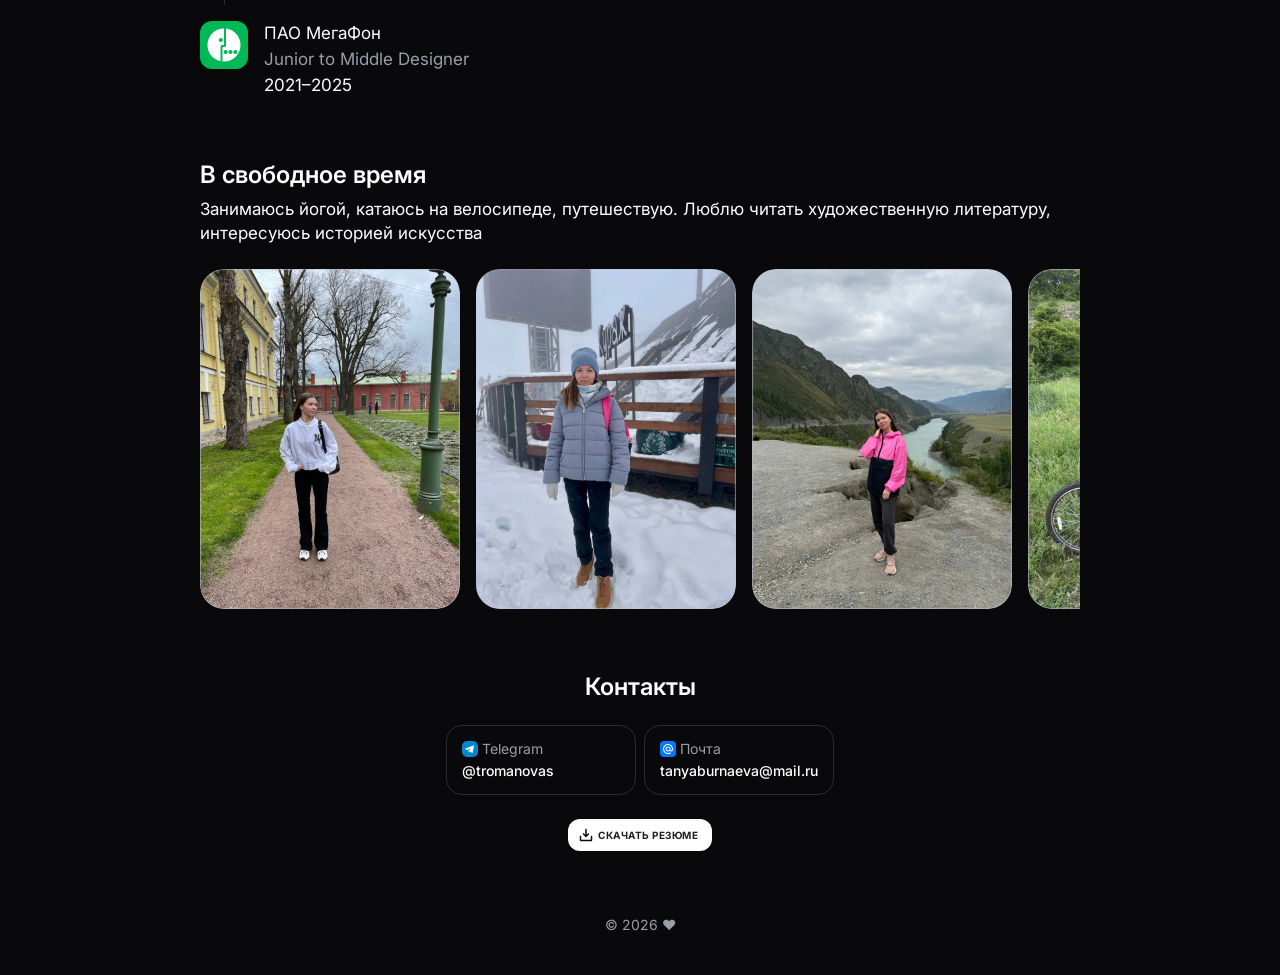
==== commit 379cbc3f: "Добавил версию к style.css и script.js, чтобы браузер брал свежие файлы (фикс кэша лайтбокса) Co-Aut" ====
--- a/index.html
+++ b/index.html
@@ -9,7 +9,7 @@
 <link rel="preconnect" href="https://fonts.googleapis.com">
 <link rel="preconnect" href="https://fonts.gstatic.com" crossorigin>
 <link href="https://fonts.googleapis.com/css2?family=Inter:wght@400;500;600;700&display=swap" rel="stylesheet">
-<link rel="stylesheet" href="style.css">
+<link rel="stylesheet" href="style.css?v=2">
 </head>
 <body>
 <div class="page">
@@ -159,7 +159,7 @@
 
   </main>
 </div>
-<script src="script.js"></script>
+<script src="script.js?v=2"></script>
 </body>
 </html>
 
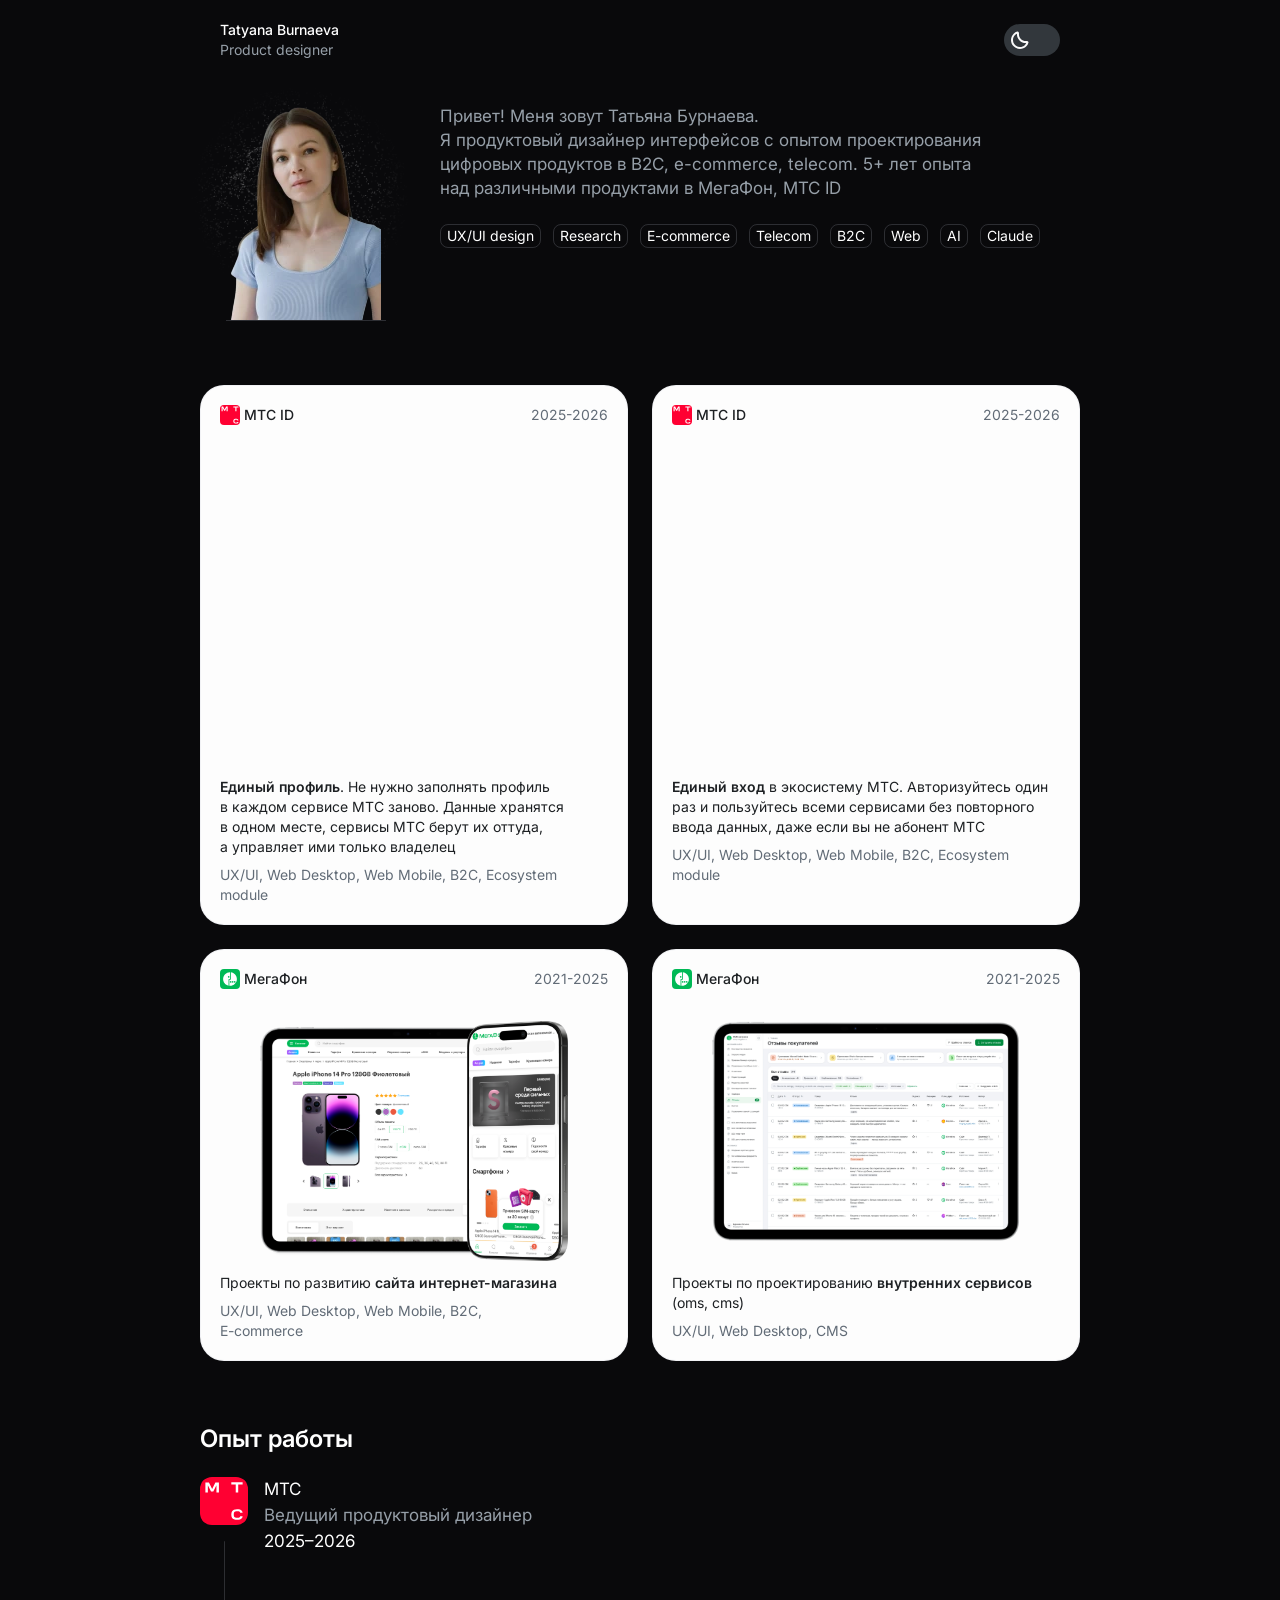
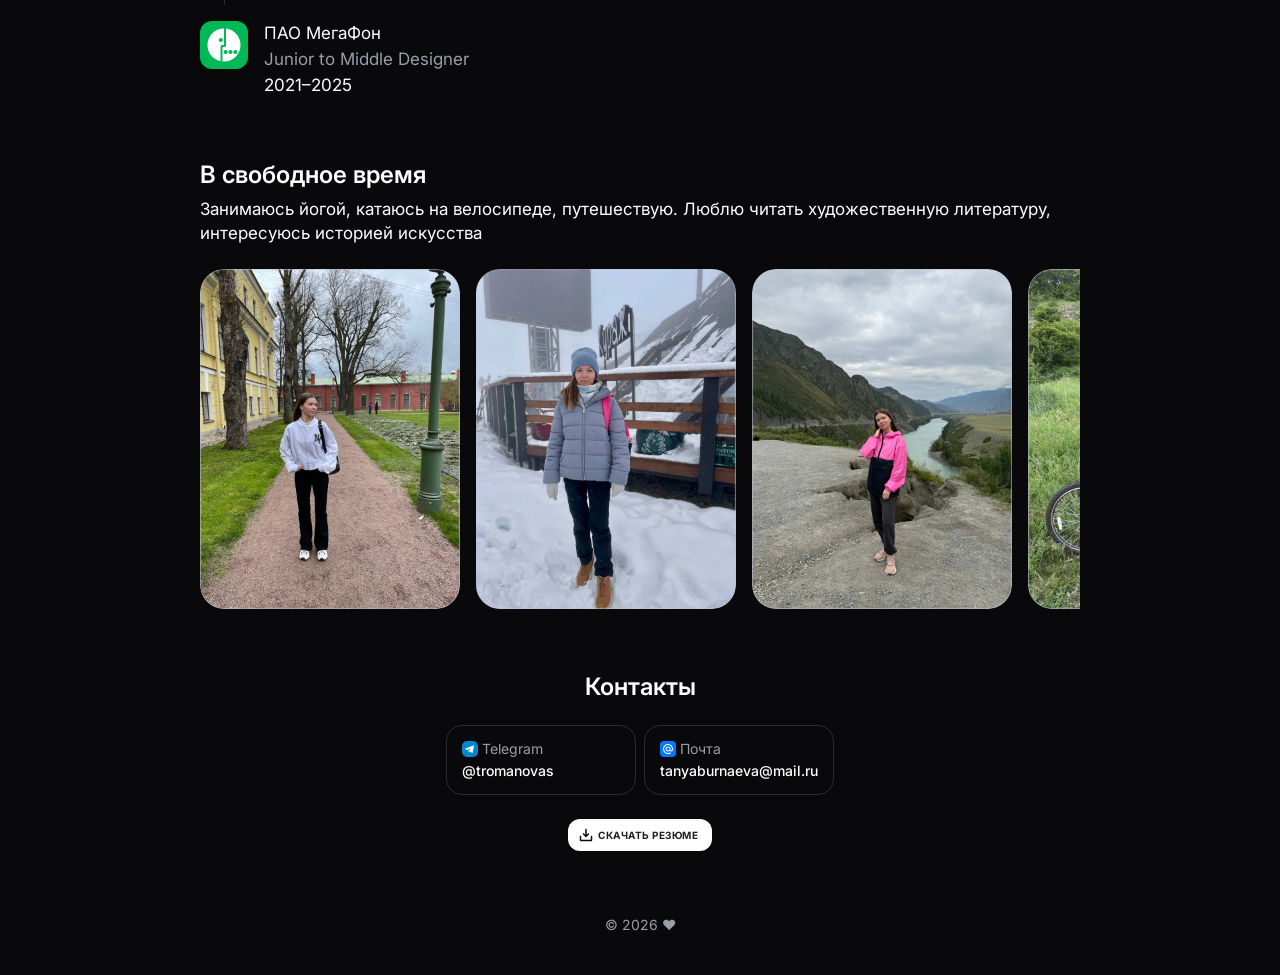
==== commit cf54c032: "Лайтбокс: открытие по тапу на мобильных (обработка touch + защита от скролла) Co-Authored-By: Claude" ====
--- a/index.html
+++ b/index.html
@@ -9,7 +9,7 @@
 <link rel="preconnect" href="https://fonts.googleapis.com">
 <link rel="preconnect" href="https://fonts.gstatic.com" crossorigin>
 <link href="https://fonts.googleapis.com/css2?family=Inter:wght@400;500;600;700&display=swap" rel="stylesheet">
-<link rel="stylesheet" href="style.css?v=2">
+<link rel="stylesheet" href="style.css?v=3">
 </head>
 <body>
 <div class="page">
@@ -159,7 +159,7 @@
 
   </main>
 </div>
-<script src="script.js?v=2"></script>
+<script src="script.js?v=3"></script>
 </body>
 </html>
 
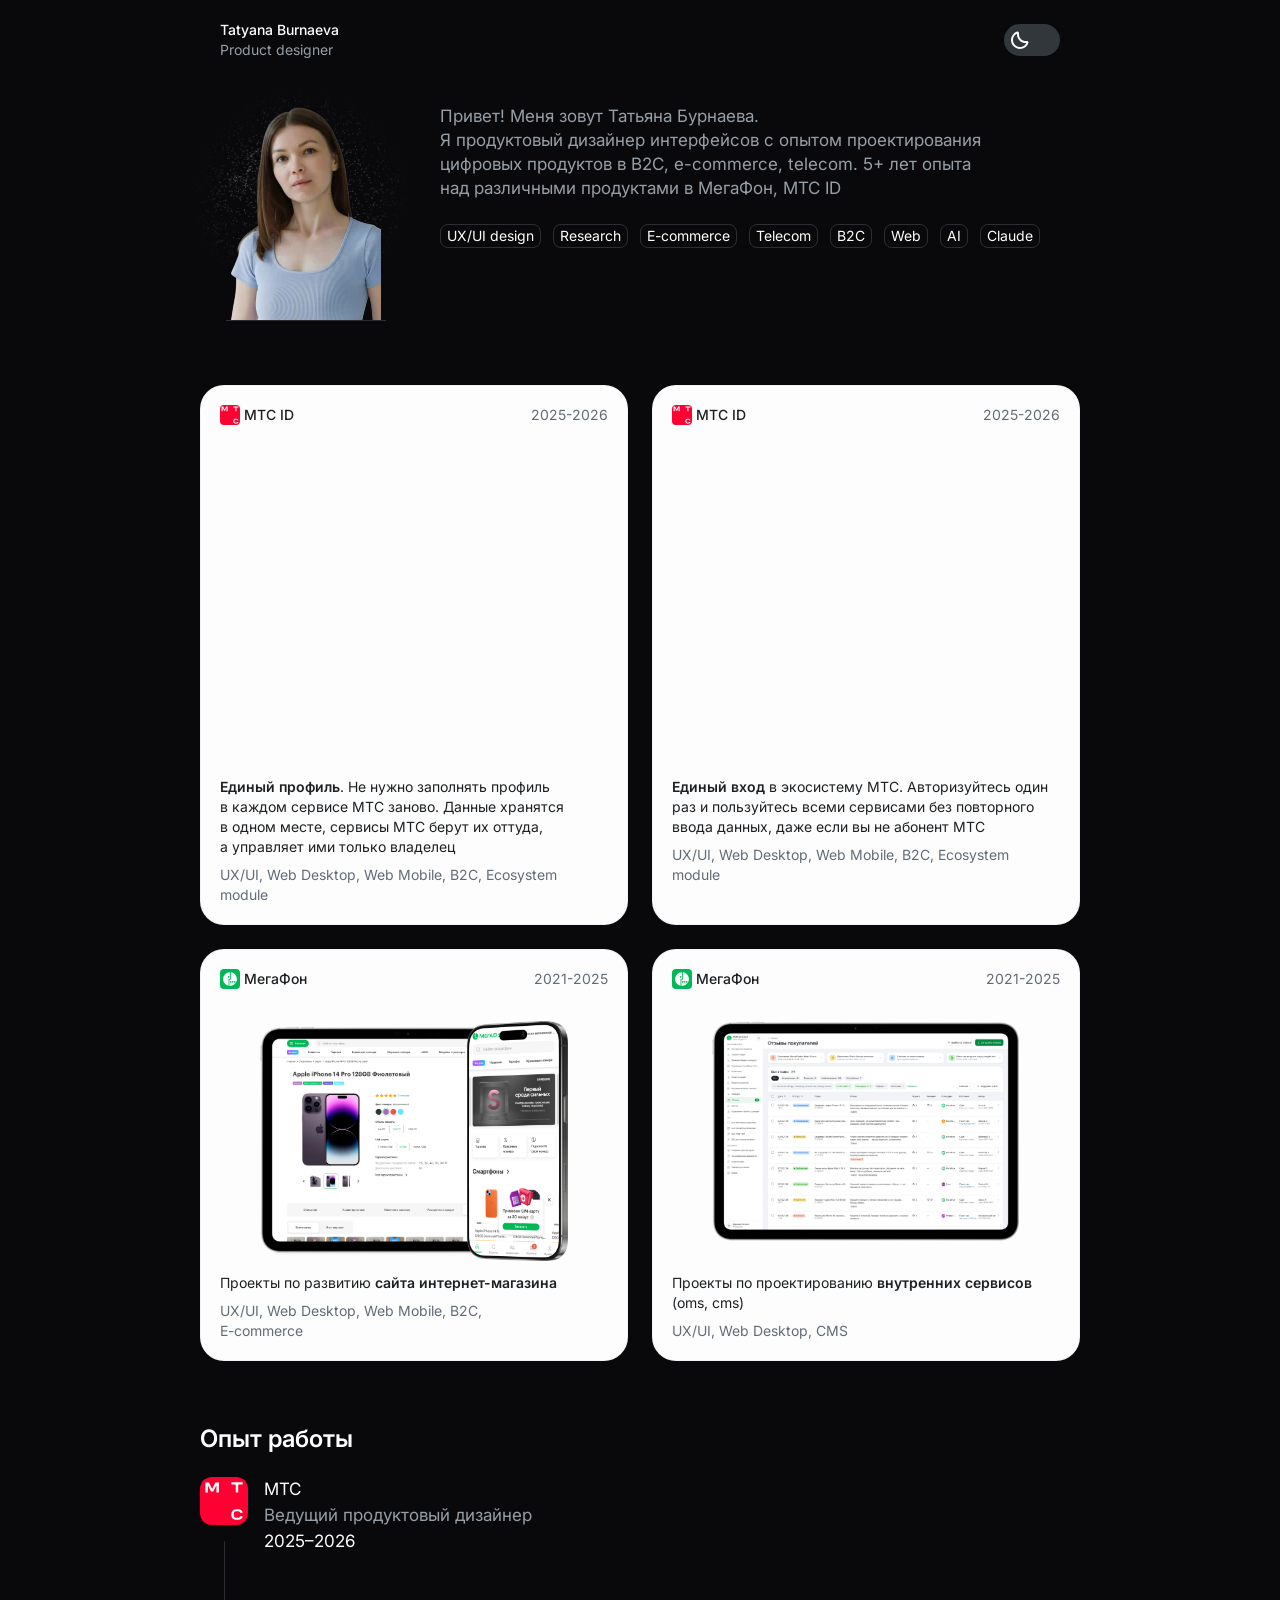
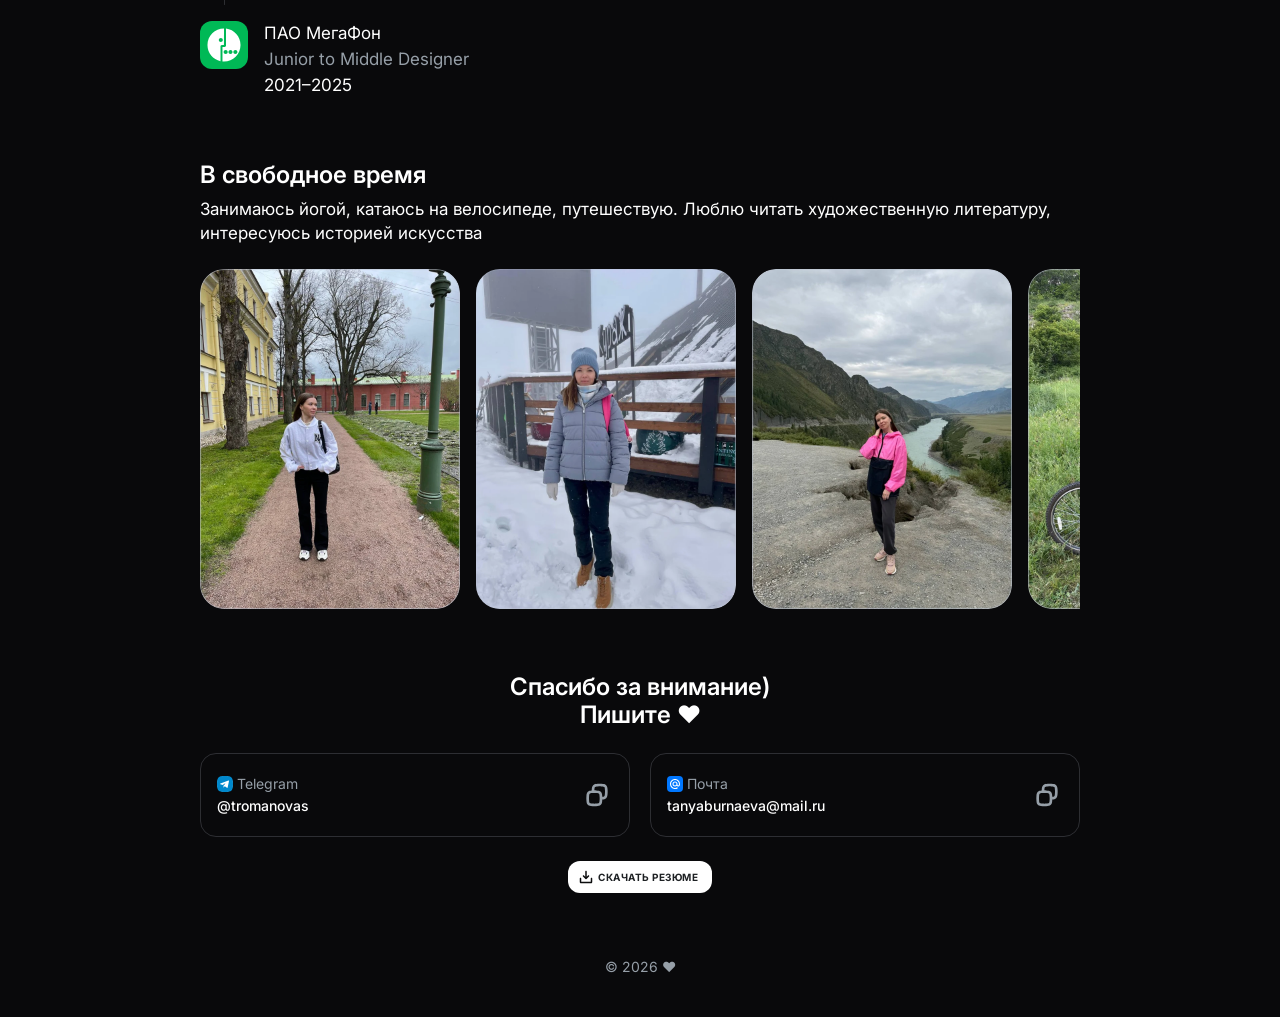
==== commit c6099bc9: "Портфолио: обновление страниц проектов по новым макетам - Главная: раздел контактов с копированием t" ====
--- a/index.html
+++ b/index.html
@@ -9,7 +9,7 @@
 <link rel="preconnect" href="https://fonts.googleapis.com">
 <link rel="preconnect" href="https://fonts.gstatic.com" crossorigin>
 <link href="https://fonts.googleapis.com/css2?family=Inter:wght@400;500;600;700&display=swap" rel="stylesheet">
-<link rel="stylesheet" href="style.css?v=3">
+<link rel="stylesheet" href="style.css?v=8">
 </head>
 <body>
 <div class="page">
@@ -137,29 +137,32 @@
 
     <section class="bottom">
       <div class="contacts">
-        <h2 class="title">Контакты</h2>
+        <h2 class="contacts__head">Спасибо за&nbsp;внимание)<br>Пишите ❤️</h2>
         <div class="contacts__cards">
           <div class="ccard">
             <div class="ccard__item">
               <span class="ccard__label"><img src="assets/icon_telegram.svg" alt="" width="16" height="16">Telegram</span>
               <span class="ccard__value">@tromanovas</span>
             </div>
+            <button class="ccard__copy" type="button" data-copy="@tromanovas" data-name="Telegram" aria-label="Скопировать Telegram"><svg class="ccard__copyicon" viewBox="0 0 32 32" fill="none" aria-hidden="true"><path fill-rule="evenodd" clip-rule="evenodd" fill="currentColor" d="M18.6668 7.33333C19.2122 7.33333 19.7671 7.35723 20.3153 7.39803C21.5635 7.49092 22.1614 7.54501 22.6038 7.66009C22.8911 7.7348 23.0487 7.81709 23.2826 8.05092C23.5164 8.28476 23.5987 8.44241 23.6734 8.72967C23.7885 9.1721 23.8426 9.77 23.9355 11.0182C23.9763 11.5664 24.0001 12.1213 24.0001 12.6667C24.0001 13.2121 23.9763 13.767 23.9355 14.3151C23.8426 15.5633 23.7885 16.1612 23.6734 16.6037C23.5987 16.8909 23.5164 17.0486 23.2826 17.2824C23.0487 17.5162 22.8911 17.5985 22.6038 17.6732C22.2958 17.7534 21.9123 17.8039 21.2865 17.8586C21.3162 18.3443 21.3335 18.8396 21.3335 19.335C21.3335 19.7364 21.3222 20.1378 21.3021 20.534C23.1176 20.3852 24.1412 20.195 25.1682 19.168C26.3352 18.001 26.4217 16.8384 26.5948 14.513C26.6396 13.9103 26.6668 13.2885 26.6668 12.6667C26.6668 12.0449 26.6396 11.4231 26.5948 10.8203C26.4217 8.49496 26.3352 7.3323 25.1682 6.1653C24.0012 4.99831 22.8385 4.91178 20.5132 4.73871C19.9104 4.69385 19.2886 4.66667 18.6668 4.66667C18.045 4.66667 17.4232 4.69385 16.8204 4.73871C14.4951 4.91178 13.3325 4.99831 12.1655 6.16531C10.9985 7.3323 10.9119 8.49496 10.7389 10.8203C10.723 11.0339 10.7093 11.25 10.6982 11.4676C8.8826 11.6164 7.85897 11.8066 6.83197 12.8336C5.66497 14.0006 5.57844 15.1633 5.40538 17.4886C5.36052 18.0914 5.33333 18.7132 5.33333 19.335C5.33333 19.9568 5.36052 20.5786 5.40538 21.1813C5.57844 23.5067 5.66497 24.6693 6.83197 25.8363C7.99897 27.0033 9.16163 27.0899 11.487 27.2629C12.0897 27.3078 12.7115 27.335 13.3333 27.335C13.9551 27.335 14.5769 27.3078 15.1797 27.2629C17.505 27.0899 18.6677 27.0033 19.8347 25.8363C21.0017 24.6693 21.0882 23.5067 21.2613 21.1813C21.3061 20.5786 21.3335 19.9568 21.3335 19.335C21.3335 18.7132 21.3061 18.0914 21.2613 17.4886C21.0882 15.1633 21.0017 14.0006 19.8347 12.8336C18.6677 11.6666 17.505 11.5801 15.1797 11.407C14.5909 11.3632 13.9839 11.3362 13.3766 11.335C13.3831 11.2292 13.3903 11.1236 13.3982 11.0182C13.4911 9.77 13.5452 9.1721 13.6602 8.72967C13.7349 8.44241 13.8172 8.28476 14.0511 8.05092C14.2849 7.81709 14.4426 7.7348 14.7298 7.66009C15.1722 7.54501 15.7701 7.49092 17.0184 7.39803C17.5665 7.35723 18.1214 7.33333 18.6668 7.33333ZM13.3766 11.335V11.335ZM14.9818 14.0663C14.4336 14.0255 13.8787 14.0016 13.3333 14.0016C12.7879 14.0016 12.233 14.0255 11.6849 14.0663C10.4367 14.1592 9.83877 14.2133 9.39634 14.3284C9.10908 14.4031 8.95142 14.4854 8.71759 14.7192C8.48376 14.9531 8.40147 15.1107 8.32675 15.398C8.21168 15.8404 8.15759 16.4383 8.06469 17.6865C8.0239 18.2346 8 18.7896 8 19.335C8 19.8803 8.0239 20.4353 8.06469 20.9834C8.15759 22.2316 8.21168 22.8295 8.32675 23.272C8.40147 23.5592 8.48376 23.7169 8.71759 23.9507C8.95142 24.1845 9.10908 24.2668 9.39634 24.3415C9.83877 24.4566 10.4367 24.5107 11.6849 24.6036C12.233 24.6444 12.7879 24.6683 13.3333 24.6683C13.8787 24.6683 14.4336 24.6444 14.9818 24.6036C16.23 24.5107 16.8279 24.4566 17.2703 24.3415C17.5576 24.2668 17.7152 24.1845 17.9491 23.9507C18.1829 23.7169 18.2652 23.5592 18.3399 23.272C18.455 22.8295 18.5091 22.2316 18.602 20.9834C18.6428 20.4353 18.6667 19.8803 18.6667 19.335C18.6667 18.7896 18.6428 18.2346 18.602 17.6865C18.5091 16.4383 18.455 15.8404 18.3399 15.398C18.2652 15.1107 18.1829 14.9531 17.9491 14.7192C17.7152 14.4854 17.5576 14.4031 17.2703 14.3284C16.8279 14.2133 16.23 14.1592 14.9818 14.0663Z"/></svg></button>
           </div>
           <div class="ccard">
             <div class="ccard__item">
               <span class="ccard__label"><img src="assets/icon_mail.svg" alt="" width="16" height="16">Почта</span>
               <span class="ccard__value">tanyaburnaeva@mail.ru</span>
             </div>
+            <button class="ccard__copy" type="button" data-copy="tanyaburnaeva@mail.ru" data-name="Адрес почты" aria-label="Скопировать адрес почты"><svg class="ccard__copyicon" viewBox="0 0 32 32" fill="none" aria-hidden="true"><path fill-rule="evenodd" clip-rule="evenodd" fill="currentColor" d="M18.6668 7.33333C19.2122 7.33333 19.7671 7.35723 20.3153 7.39803C21.5635 7.49092 22.1614 7.54501 22.6038 7.66009C22.8911 7.7348 23.0487 7.81709 23.2826 8.05092C23.5164 8.28476 23.5987 8.44241 23.6734 8.72967C23.7885 9.1721 23.8426 9.77 23.9355 11.0182C23.9763 11.5664 24.0001 12.1213 24.0001 12.6667C24.0001 13.2121 23.9763 13.767 23.9355 14.3151C23.8426 15.5633 23.7885 16.1612 23.6734 16.6037C23.5987 16.8909 23.5164 17.0486 23.2826 17.2824C23.0487 17.5162 22.8911 17.5985 22.6038 17.6732C22.2958 17.7534 21.9123 17.8039 21.2865 17.8586C21.3162 18.3443 21.3335 18.8396 21.3335 19.335C21.3335 19.7364 21.3222 20.1378 21.3021 20.534C23.1176 20.3852 24.1412 20.195 25.1682 19.168C26.3352 18.001 26.4217 16.8384 26.5948 14.513C26.6396 13.9103 26.6668 13.2885 26.6668 12.6667C26.6668 12.0449 26.6396 11.4231 26.5948 10.8203C26.4217 8.49496 26.3352 7.3323 25.1682 6.1653C24.0012 4.99831 22.8385 4.91178 20.5132 4.73871C19.9104 4.69385 19.2886 4.66667 18.6668 4.66667C18.045 4.66667 17.4232 4.69385 16.8204 4.73871C14.4951 4.91178 13.3325 4.99831 12.1655 6.16531C10.9985 7.3323 10.9119 8.49496 10.7389 10.8203C10.723 11.0339 10.7093 11.25 10.6982 11.4676C8.8826 11.6164 7.85897 11.8066 6.83197 12.8336C5.66497 14.0006 5.57844 15.1633 5.40538 17.4886C5.36052 18.0914 5.33333 18.7132 5.33333 19.335C5.33333 19.9568 5.36052 20.5786 5.40538 21.1813C5.57844 23.5067 5.66497 24.6693 6.83197 25.8363C7.99897 27.0033 9.16163 27.0899 11.487 27.2629C12.0897 27.3078 12.7115 27.335 13.3333 27.335C13.9551 27.335 14.5769 27.3078 15.1797 27.2629C17.505 27.0899 18.6677 27.0033 19.8347 25.8363C21.0017 24.6693 21.0882 23.5067 21.2613 21.1813C21.3061 20.5786 21.3335 19.9568 21.3335 19.335C21.3335 18.7132 21.3061 18.0914 21.2613 17.4886C21.0882 15.1633 21.0017 14.0006 19.8347 12.8336C18.6677 11.6666 17.505 11.5801 15.1797 11.407C14.5909 11.3632 13.9839 11.3362 13.3766 11.335C13.3831 11.2292 13.3903 11.1236 13.3982 11.0182C13.4911 9.77 13.5452 9.1721 13.6602 8.72967C13.7349 8.44241 13.8172 8.28476 14.0511 8.05092C14.2849 7.81709 14.4426 7.7348 14.7298 7.66009C15.1722 7.54501 15.7701 7.49092 17.0184 7.39803C17.5665 7.35723 18.1214 7.33333 18.6668 7.33333ZM13.3766 11.335V11.335ZM14.9818 14.0663C14.4336 14.0255 13.8787 14.0016 13.3333 14.0016C12.7879 14.0016 12.233 14.0255 11.6849 14.0663C10.4367 14.1592 9.83877 14.2133 9.39634 14.3284C9.10908 14.4031 8.95142 14.4854 8.71759 14.7192C8.48376 14.9531 8.40147 15.1107 8.32675 15.398C8.21168 15.8404 8.15759 16.4383 8.06469 17.6865C8.0239 18.2346 8 18.7896 8 19.335C8 19.8803 8.0239 20.4353 8.06469 20.9834C8.15759 22.2316 8.21168 22.8295 8.32675 23.272C8.40147 23.5592 8.48376 23.7169 8.71759 23.9507C8.95142 24.1845 9.10908 24.2668 9.39634 24.3415C9.83877 24.4566 10.4367 24.5107 11.6849 24.6036C12.233 24.6444 12.7879 24.6683 13.3333 24.6683C13.8787 24.6683 14.4336 24.6444 14.9818 24.6036C16.23 24.5107 16.8279 24.4566 17.2703 24.3415C17.5576 24.2668 17.7152 24.1845 17.9491 23.9507C18.1829 23.7169 18.2652 23.5592 18.3399 23.272C18.455 22.8295 18.5091 22.2316 18.602 20.9834C18.6428 20.4353 18.6667 19.8803 18.6667 19.335C18.6667 18.7896 18.6428 18.2346 18.602 17.6865C18.5091 16.4383 18.455 15.8404 18.3399 15.398C18.2652 15.1107 18.1829 14.9531 17.9491 14.7192C17.7152 14.4854 17.5576 14.4031 17.2703 14.3284C16.8279 14.2133 16.23 14.1592 14.9818 14.0663Z"/></svg></button>
           </div>
         </div>
         <a class="btn contacts__btn" href="assets/cv.pdf" download="Бурнаева_Татьяна_CV.pdf"><img src="assets/icon_dl.svg" alt="" width="16" height="16"><span>скачать резюме</span></a>
       </div>
+
       <p class="copy">© 2026 ♥</p>
     </section>
 
   </main>
 </div>
-<script src="script.js?v=3"></script>
+<script src="script.js?v=8"></script>
 </body>
 </html>
 
--- a/style.css
+++ b/style.css
@@ -139,21 +139,24 @@
 /* контакты: карточки (просто текст) + кнопка «скачать резюме» */
 .bottom{align-items:stretch;gap:64px;padding-bottom:40px}
 .contacts{display:flex;flex-direction:column;align-items:center;gap:24px;width:100%}
-.contacts .title{text-align:center}
-.contacts__cards{display:grid;grid-auto-flow:column;grid-auto-columns:190px;gap:8px;width:max-content;max-width:100%;overflow-x:auto;overscroll-behavior-x:contain;scrollbar-width:none}
-.contacts__cards::-webkit-scrollbar{display:none}
-.ccard{width:190px;height:70px;padding:13px 15px;border:1px solid var(--border);border-radius:16px;font-size:14px;line-height:20px;color:var(--text)}
-.ccard__item{display:flex;flex-direction:column;gap:2px;width:max-content;text-align:left}
+.contacts__head{font-size:24px;line-height:28px;font-weight:600;text-align:center;color:var(--text)}
+.contacts__cards{display:flex;gap:20px;width:100%}
+.ccard{flex:1 1 0;min-width:0;display:flex;align-items:center;justify-content:space-between;gap:12px;padding:20px 16px;border:1px solid var(--border);border-radius:16px;font-size:14px;line-height:20px;color:var(--text)}
+.ccard__item{display:flex;flex-direction:column;gap:2px;min-width:0;text-align:left}
 .ccard__label{display:flex;align-items:center;justify-content:flex-start;gap:4px;color:var(--text-2)}
 .ccard__label svg{flex:none}
-.ccard__value{font-weight:500;white-space:nowrap;color:var(--text)}
+.ccard__value{font-weight:500;color:var(--text);min-width:0;overflow:hidden;text-overflow:ellipsis;white-space:nowrap}
+.ccard__copy{flex:none;width:32px;height:32px;display:flex;align-items:center;justify-content:center;padding:0;background:none;border:0;color:var(--text-2);cursor:pointer;border-radius:8px;transition:color .15s,background-color .15s}
+.ccard__copy:hover{color:var(--text)}
+.ccard__copy:active{background:rgba(127,140,153,.15)}
+.ccard__copy.is-copied{color:#0dc763}
+.ccard__copyicon{display:block;width:32px;height:32px}
 .contacts__btn{width:144px}
 .contacts__btn.btn{padding:8px}
 .copy{font-size:14px;line-height:20px;text-align:center;color:var(--text-2)}
 
 @media (max-width:899px){
   .contacts__btn{width:100%}
-  .contacts__cards{width:100%}
 }
 @media (min-width:900px){
   .header{padding:20px 0}
@@ -369,3 +372,29 @@
 .lb__close{position:fixed;top:16px;right:16px;width:40px;height:40px;border-radius:50%;background:rgba(255,255,255,.12);color:#fff;display:flex;align-items:center;justify-content:center;font-size:24px;line-height:1;cursor:pointer;border:0}
 .lb__close:hover{background:rgba(255,255,255,.22)}
 @media (prefers-reduced-motion:reduce){.lb,.lb img{transition:none}}
+
+@media (max-width:600px){.contacts__cards{flex-direction:column}}
+
+/* ===== МТС Профиль v3: картинки в белых карточках, нумерованные списки, подписи 14px ===== */
+.pp--v3 .pv2 .eyebrow{font-size:14px;line-height:20px;font-weight:400;color:var(--text-2)}
+.pp--v3 .pv2 .bl li{padding-left:0}
+/* картинки в белой скруглённой карточке */
+.pp--v3 .pv2 .fig{margin:0;gap:8px;align-items:stretch}
+.pp--v3 .pv2 .fig__card{display:block;width:100%;background:#fdfdfd;border-radius:20px;overflow:hidden}
+:root[data-theme="light"] .pp--v3 .pv2 .fig__card{box-shadow:0 0 0 1px rgba(29,32,35,.1)}
+.pp--v3 .pv2 .fig img{display:block;width:100%;height:auto}
+.pp--v3 .pv2 .fig figcaption{font-size:14px;line-height:20px;color:var(--text-2);text-align:center;padding:0}
+.pp--v3 .pv2 .fig--contain .fig__card{display:flex;align-items:center;justify-content:center;padding:16px}
+.pp--v3 .pv2 .fig--contain img{width:auto;height:auto;max-width:100%;max-height:560px}
+/* нумерованные списки (варианты механик, выбранные механики, «почему это проблема») */
+.pv2 .nlist{list-style:decimal;margin:0;padding-left:26px;display:flex;flex-direction:column;gap:16px;color:var(--text)}
+.pv2 .nlist>li{font-size:17px;line-height:24px}
+.pv2 .nlist>li::marker{color:var(--text)}
+.pv2 .nlist .nt{display:block;color:var(--text)}
+.pv2 .nlist .d{color:var(--text-2);margin-top:8px}
+.pv2 .nlist .d+.d{margin-top:16px}
+.pv2 .nlist .hl{color:var(--text)}
+@media (max-width:899px){
+  .pp--v3.pp--p20 .pv2 .fig{margin-left:-12px;margin-right:-12px}
+  .pp--v3.pp--p20 .pv2 .fig figcaption{padding:0 12px}
+}
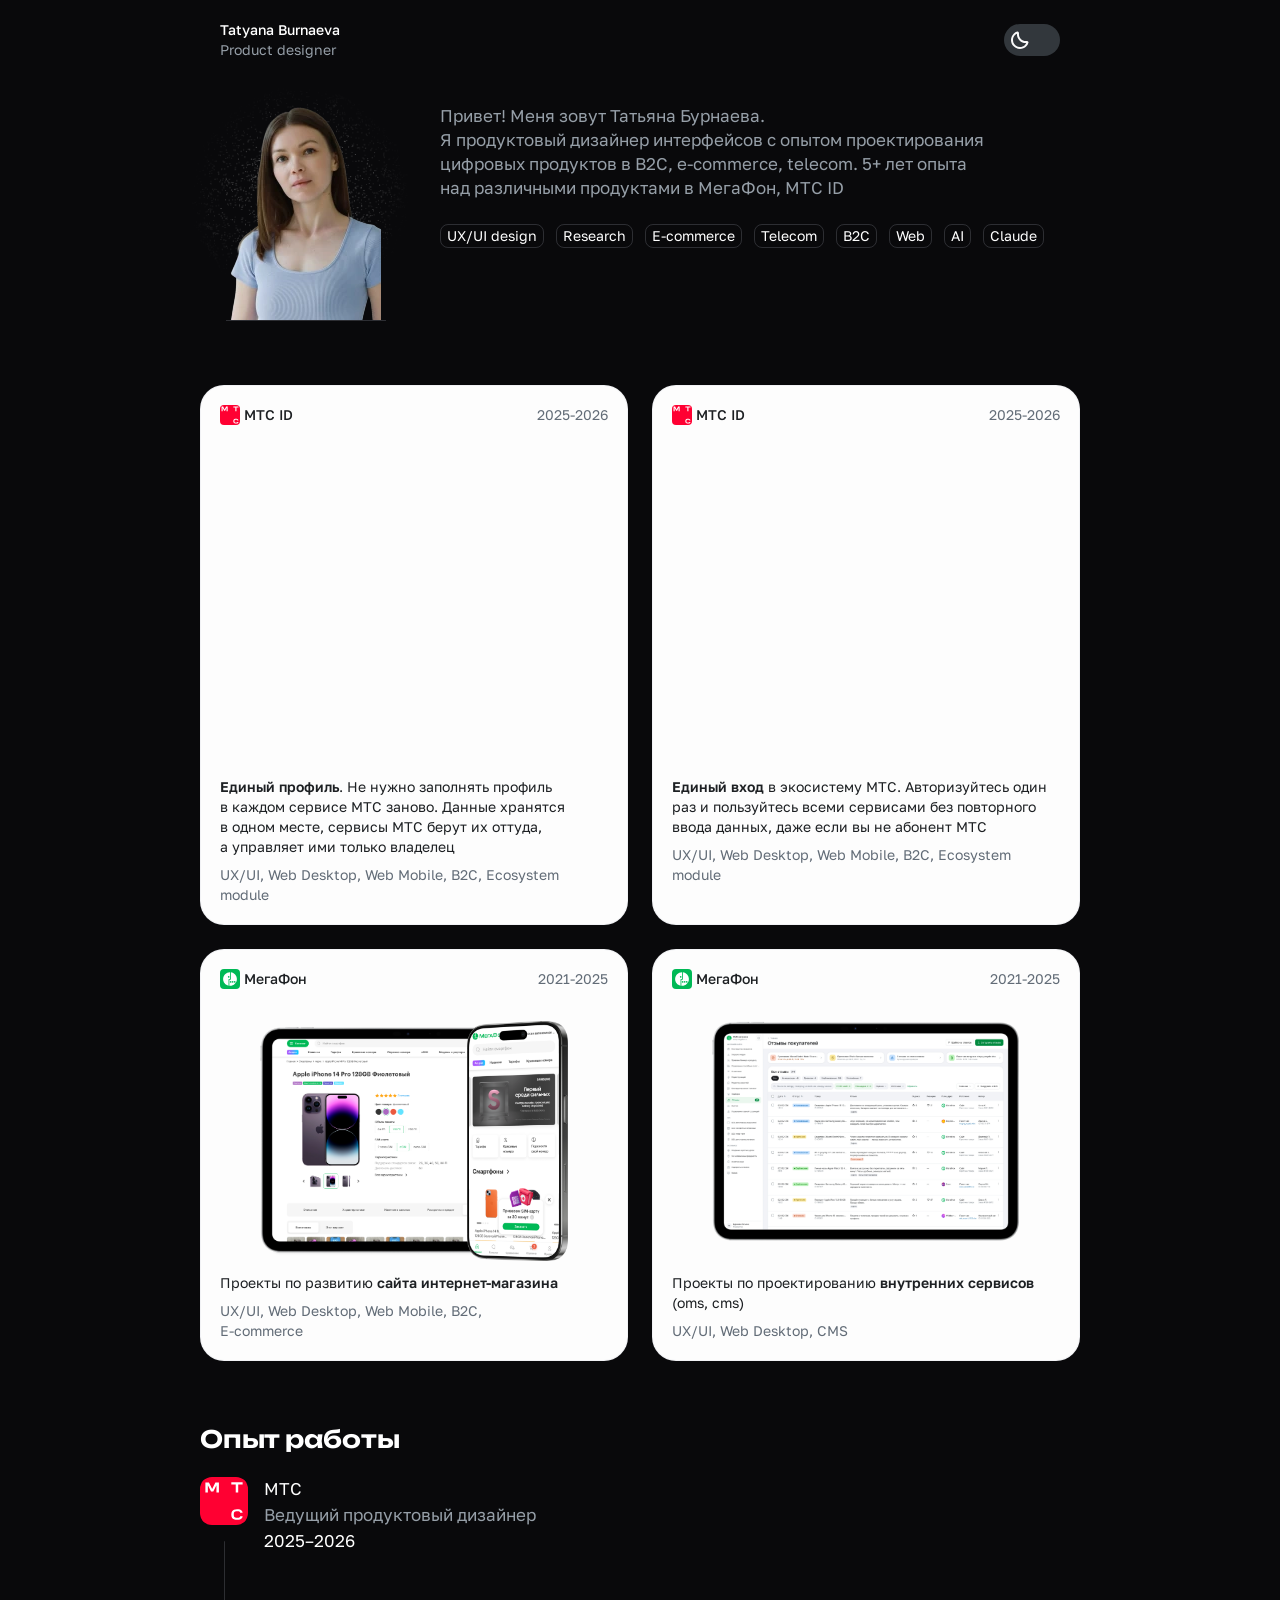
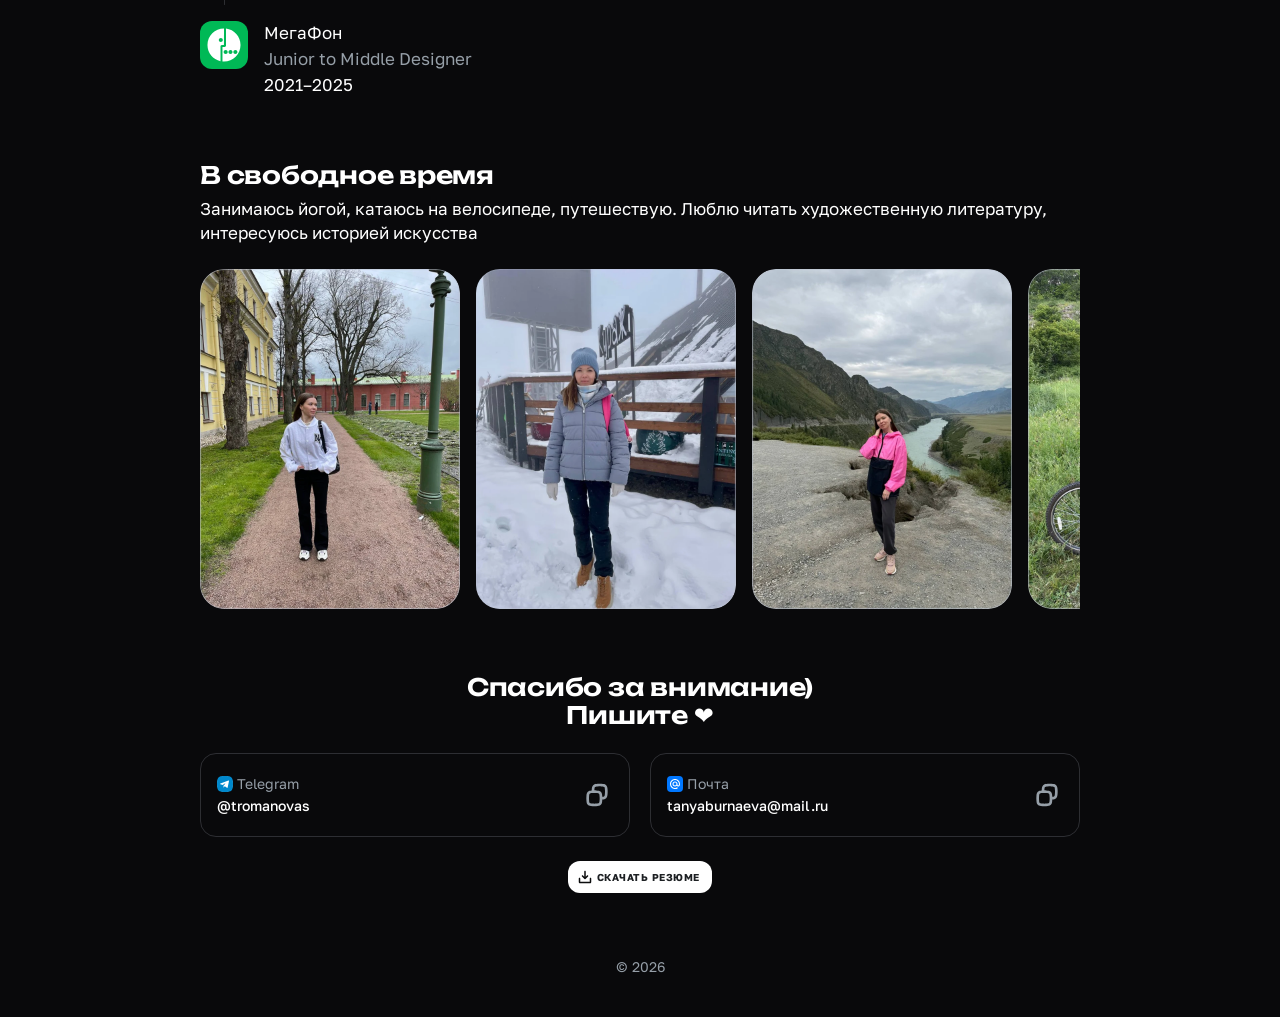
==== commit e54a366b: "Портфолио: новая типографика (Golos Text + Unbounded), переработка страниц по макетам - Глобально: ш" ====
--- a/index.html
+++ b/index.html
@@ -8,8 +8,8 @@
 <script>try{var t=localStorage.getItem('theme');if(t==='light'||t==='dark')document.documentElement.dataset.theme=t}catch(e){}</script>
 <link rel="preconnect" href="https://fonts.googleapis.com">
 <link rel="preconnect" href="https://fonts.gstatic.com" crossorigin>
-<link href="https://fonts.googleapis.com/css2?family=Inter:wght@400;500;600;700&display=swap" rel="stylesheet">
-<link rel="stylesheet" href="style.css?v=8">
+<link href="https://fonts.googleapis.com/css2?family=Golos+Text:wght@400;500;600;700&family=Unbounded:wght@600;700&display=swap" rel="stylesheet">
+<link rel="stylesheet" href="style.css?v=9">
 </head>
 <body>
 <div class="page">
@@ -117,7 +117,7 @@
         </div>
         <div class="company">
           <div class="logo"><img src="assets/logo_mega.svg" alt="МегаФон" width="48" height="48"></div>
-          <div class="company__text"><p>ПАО МегаФон</p><p class="muted">Junior to Middle Designer</p><p>2021–2025</p></div>
+          <div class="company__text"><p>МегаФон</p><p class="muted">Junior to Middle Designer</p><p>2021–2025</p></div>
         </div>
       </div>
     </section>
@@ -157,12 +157,12 @@
         <a class="btn contacts__btn" href="assets/cv.pdf" download="Бурнаева_Татьяна_CV.pdf"><img src="assets/icon_dl.svg" alt="" width="16" height="16"><span>скачать резюме</span></a>
       </div>
 
-      <p class="copy">© 2026 ♥</p>
+      <p class="copy">© 2026</p>
     </section>
 
   </main>
 </div>
-<script src="script.js?v=8"></script>
+<script src="script.js?v=9"></script>
 </body>
 </html>
 
--- a/style.css
+++ b/style.css
@@ -7,6 +7,8 @@
   --card:#fdfdfd;
   --ink:#1d2023;
   --accent:#8367ff;
+  --font:'Golos Text',system-ui,-apple-system,'Segoe UI',sans-serif;
+  --font-head:'Unbounded',system-ui,sans-serif;
   color-scheme:dark;
 }
 :root[data-theme="light"]{
@@ -19,7 +21,9 @@
 }
 *{box-sizing:border-box;margin:0;padding:0}
 html{-webkit-text-size-adjust:100%}
-body{background:var(--bg);color:var(--text);font-family:'Inter',system-ui,-apple-system,'Segoe UI',sans-serif;font-weight:400;-webkit-font-smoothing:antialiased;transition:background-color .3s,color .3s}
+body{background:var(--bg);color:var(--text);font-family:var(--font);font-weight:400;-webkit-font-smoothing:antialiased;transition:background-color .3s,color .3s}
+/* заголовки-дисплей: Unbounded */
+.title,.contacts__head,.pp__title,.pp__body h2,.pp__body h3,.pv2 .h2 b,.pv2 .sec h2,.pv2 .sec h3{font-family:var(--font-head);letter-spacing:-.01em}
 img{display:block}
 ul{list-style:none}
 a{color:inherit;text-decoration:none}
@@ -398,3 +402,72 @@
   .pp--v3.pp--p20 .pv2 .fig{margin-left:-12px;margin-right:-12px}
   .pp--v3.pp--p20 .pv2 .fig figcaption{padding:0 12px}
 }
+
+/* ===== МТС Профиль v4: нарративная структура ===== */
+.pp--v4 .pv4{display:flex;flex-direction:column;gap:40px;margin-top:0}
+/* горизонтальный дивайдер между секциями */
+.pp--v4 .pv4-div{width:100%;height:1px;background:rgba(127,140,153,.35);margin:16px 0}
+.pp--v4 .pv4 .sec{display:flex;flex-direction:column;gap:24px}
+/* заголовок проекта */
+.pv4__title{display:flex;flex-direction:column;gap:4px}
+.pv4__num{display:flex;justify-content:space-between;font-size:14px;line-height:20px;color:var(--text-2);text-transform:uppercase}
+.pv4__title h2{font-family:var(--font-head);font-size:24px;line-height:28px;font-weight:600;color:var(--text);letter-spacing:-.01em;margin:0}
+.pv4__sub{font-size:17px;line-height:24px;color:var(--text-2)}
+/* абзац с заголовком */
+.pv4 .pwt{display:flex;flex-direction:column;gap:8px}
+.pv4 .pwt.g4{gap:4px}
+.pv4 .pwt h3{font-family:var(--font-head);font-size:20px;line-height:24px;font-weight:600;color:var(--text);letter-spacing:-.01em;margin:0}
+.pv4 .pwt h4{font-family:var(--font-head);font-size:17px;line-height:24px;font-weight:600;color:var(--text);margin:0}
+.pv4 .pwt p{font-size:17px;line-height:24px;color:var(--text-2)}
+.pv4 .pwt p+p{margin-top:16px}
+.pv4 .pwt .hl{color:var(--text)}
+/* списки */
+.pv4 ol.nl2{list-style:decimal;margin:0;padding-left:26px;color:var(--text-2);display:flex;flex-direction:column;gap:8px}
+.pv4 ol.nl2>li{font-size:17px;line-height:24px}
+.pv4 ol.nl2>li::marker{color:var(--text-2)}
+.pv4 ul.bl2{list-style:none;margin:0;padding:0;display:flex;flex-direction:column;gap:12px}
+.pv4 ul.bl2>li{display:flex;gap:12px;font-size:17px;line-height:24px;color:var(--text-2)}
+.pv4 ul.bl2>li .hl{color:var(--text)}
+/* интро pp--v4: 24 между текстами, 40 до картинки */
+.pp--v4 .pp__body .props{margin:8px 0}
+.pp--v4 .pp__hero{margin-top:8px}
+.pv4 ul.bl2>li::before{content:"";flex:none;width:8px;height:24px;background:radial-gradient(circle at 50% 50%,#2e7cd1 0 4px,transparent 4.5px)}
+/* тёмные карточки */
+.pv4 .dcards{display:grid;gap:20px;align-items:start}
+.pv4 .dcards--2{grid-template-columns:1fr 1fr}
+.pv4 .dcards--3{grid-template-columns:repeat(3,1fr)}
+.pv4 .dcard{background:#1d2023;border-radius:16px;padding:20px;display:flex;flex-direction:column;gap:4px}
+.pv4 .dcard h4{font-family:var(--font-head);font-size:17px;line-height:24px;font-weight:600;color:#fff;margin:0}
+.pv4 .dcard p{font-size:17px;line-height:24px;color:#969fa8}
+/* картинки */
+.pv4 .fig{display:flex;flex-direction:column;gap:8px;margin:0}
+.pv4 .fig__card{width:100%;background:#fdfdfd;border-radius:20px;overflow:hidden;display:block}
+.pv4 .fig__card img{display:block;width:100%;height:auto}
+.pv4 .fig figcaption{font-size:14px;line-height:20px;color:var(--text-2);text-align:center}
+:root[data-theme="light"] .pv4 .fig__card{box-shadow:0 0 0 1px rgba(29,32,35,.1)}
+.pv4 .imgrow{display:flex;gap:24px;align-items:flex-start;width:100%}
+.pv4 .imgrow .fig{flex:1 1 0;min-width:0}
+/* герой-картинка без карточки */
+.pp--v4 .pp__hero .fig{gap:8px}
+.pp--v4 .pp__hero img{width:100%;height:auto;border-radius:20px;display:block}
+.pp--v4 .pp__hero figcaption{font-size:14px;line-height:20px;color:var(--text-2);text-align:center}
+/* мобилка: картинки 8px по бокам, ряды в столбик */
+@media (max-width:899px){
+  .pp--v4.pp--p20 .pv4 .fig{margin-left:-12px;margin-right:-12px}
+  .pp--v4.pp--p20 .pv4 .fig figcaption{padding:0 12px}
+  .pp--v4.pp--p20 .pv4 .imgrow{flex-direction:column;gap:24px}
+  .pp--v4.pp--p20 .pv4 .imgrow .fig{margin-left:-12px;margin-right:-12px;width:auto}
+  .pv4 .dcards--2,.pv4 .dcards--3{grid-template-columns:1fr}
+}
+
+/* pv4: результаты-чеклист (зелёная галочка + серый текст) */
+.pv4 .clist{list-style:none;margin:0;padding:0;display:flex;flex-direction:column;gap:16px}
+.pv4 .clist>li{display:flex;gap:8px;align-items:flex-start;font-size:17px;line-height:24px;color:var(--text-2)}
+.pv4 .clist svg{flex:none;width:24px;height:24px;display:block}
+.pv4 .pwt .note{font-size:17px;line-height:24px;color:var(--text-2)}
+/* кнопка «наверх» */
+.to-top{position:fixed;right:24px;bottom:24px;width:48px;height:48px;border-radius:50%;background:var(--card);color:var(--ink);display:flex;align-items:center;justify-content:center;border:1px solid rgba(188,195,208,.3);box-shadow:0 6px 20px rgba(0,0,0,.28);opacity:0;visibility:hidden;transform:translateY(10px);transition:opacity .25s ease,transform .25s ease,visibility .25s;z-index:60;cursor:pointer}
+.to-top.is-visible{opacity:1;visibility:visible;transform:translateY(0)}
+.to-top:hover{background:#fff}
+.to-top svg{width:24px;height:24px}
+@media (max-width:600px){.to-top{right:16px;bottom:16px;width:44px;height:44px}}
